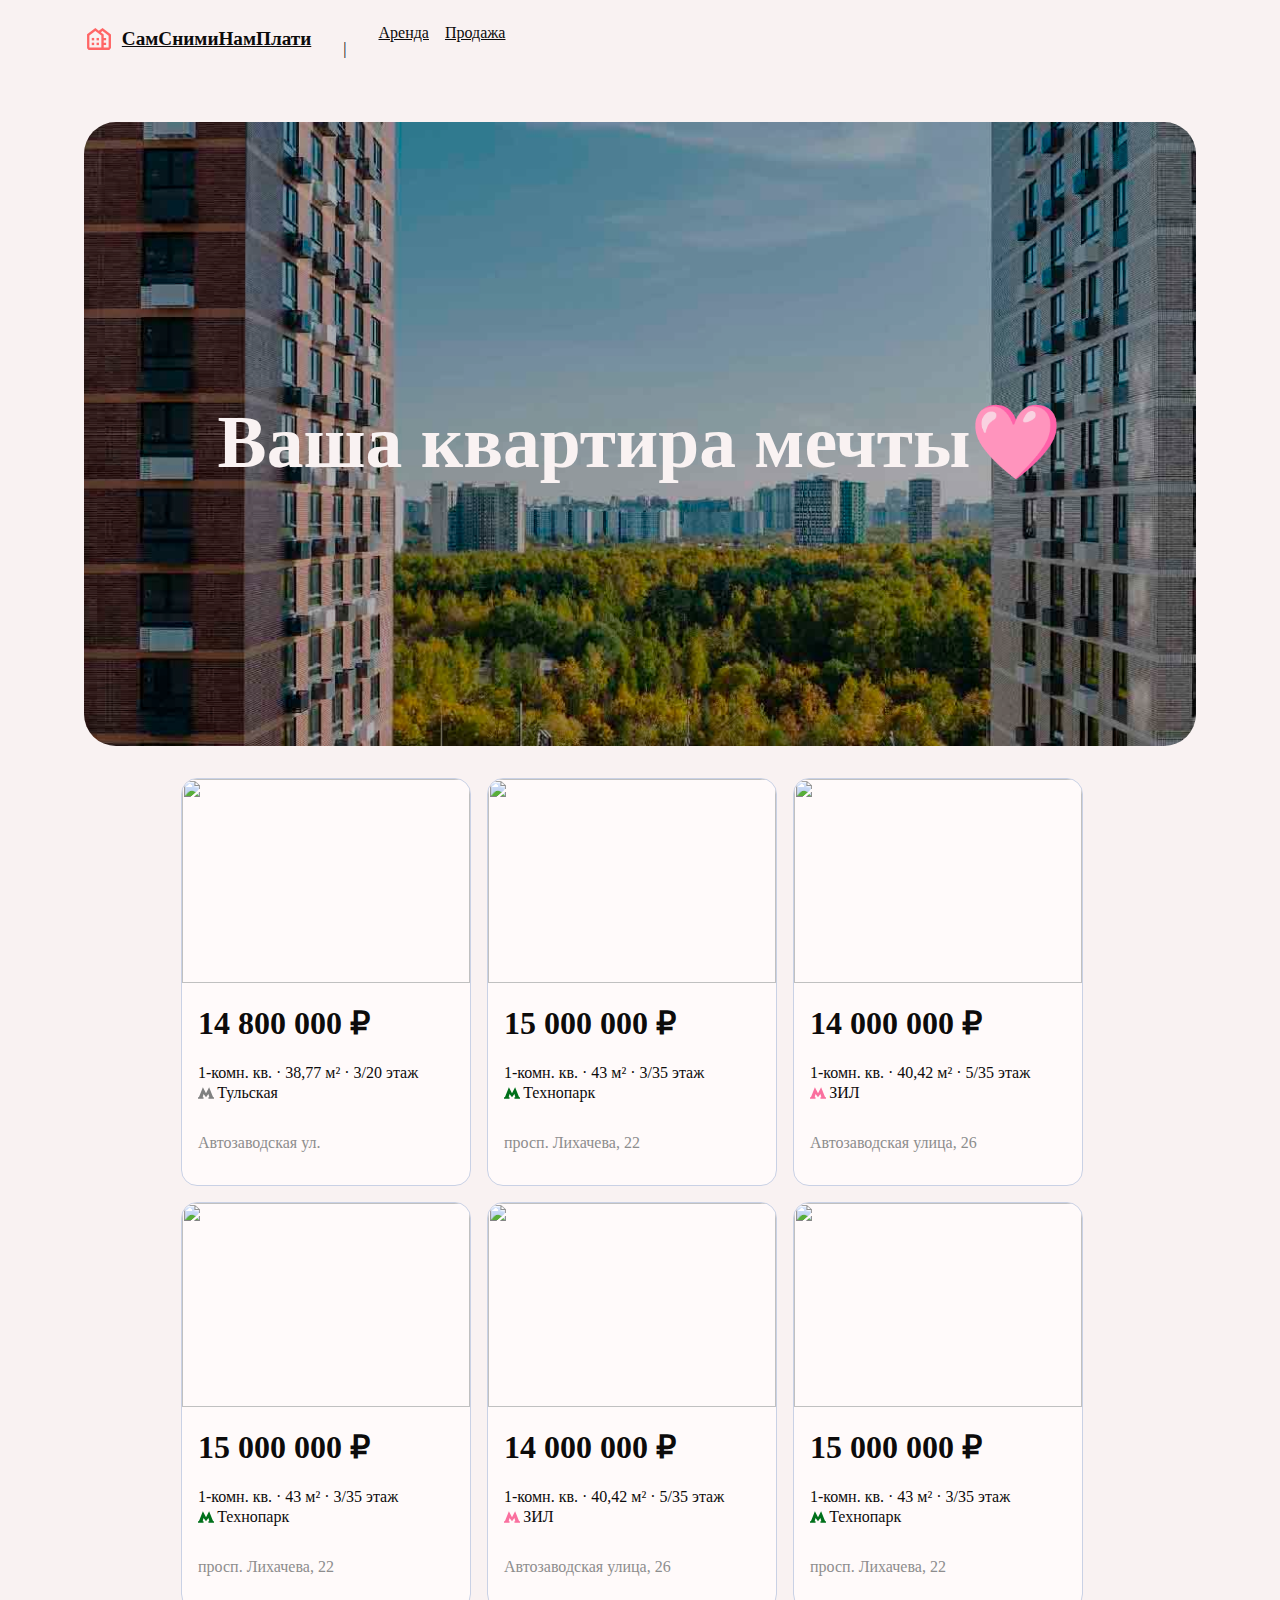
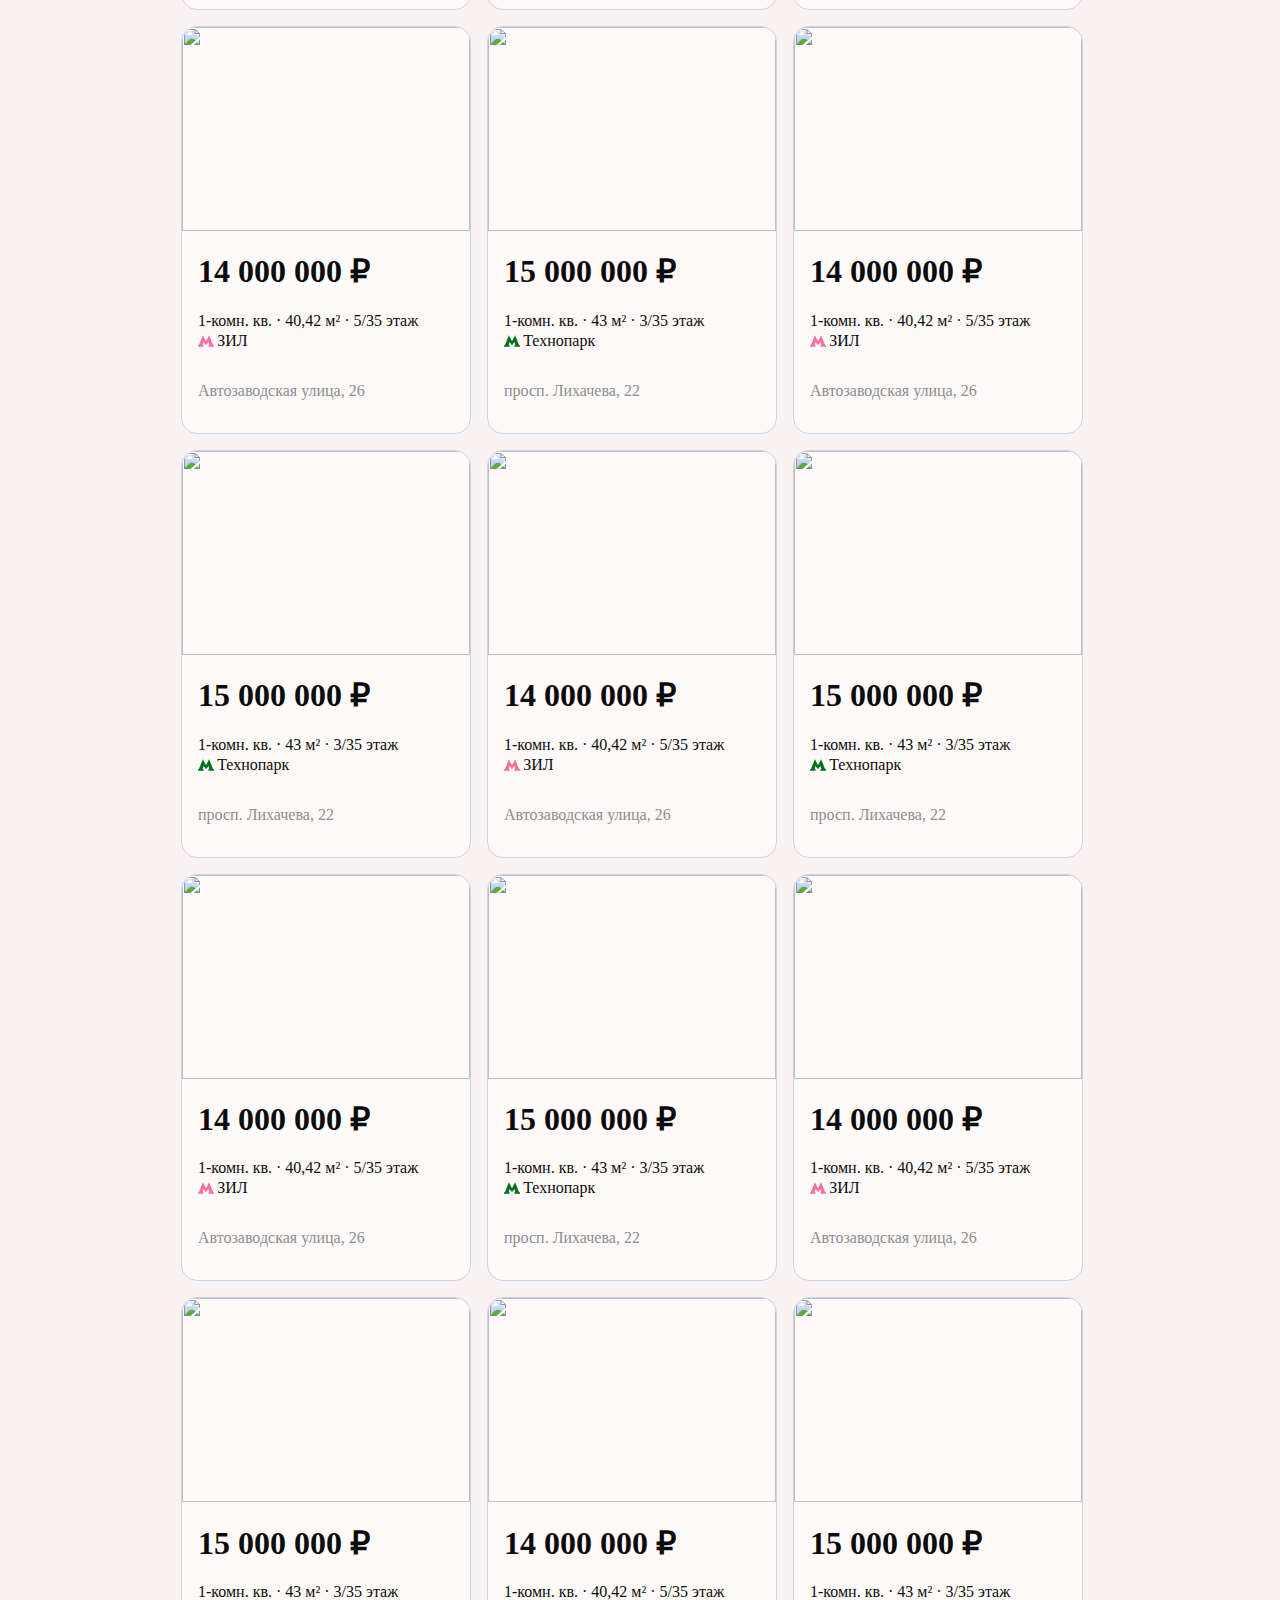
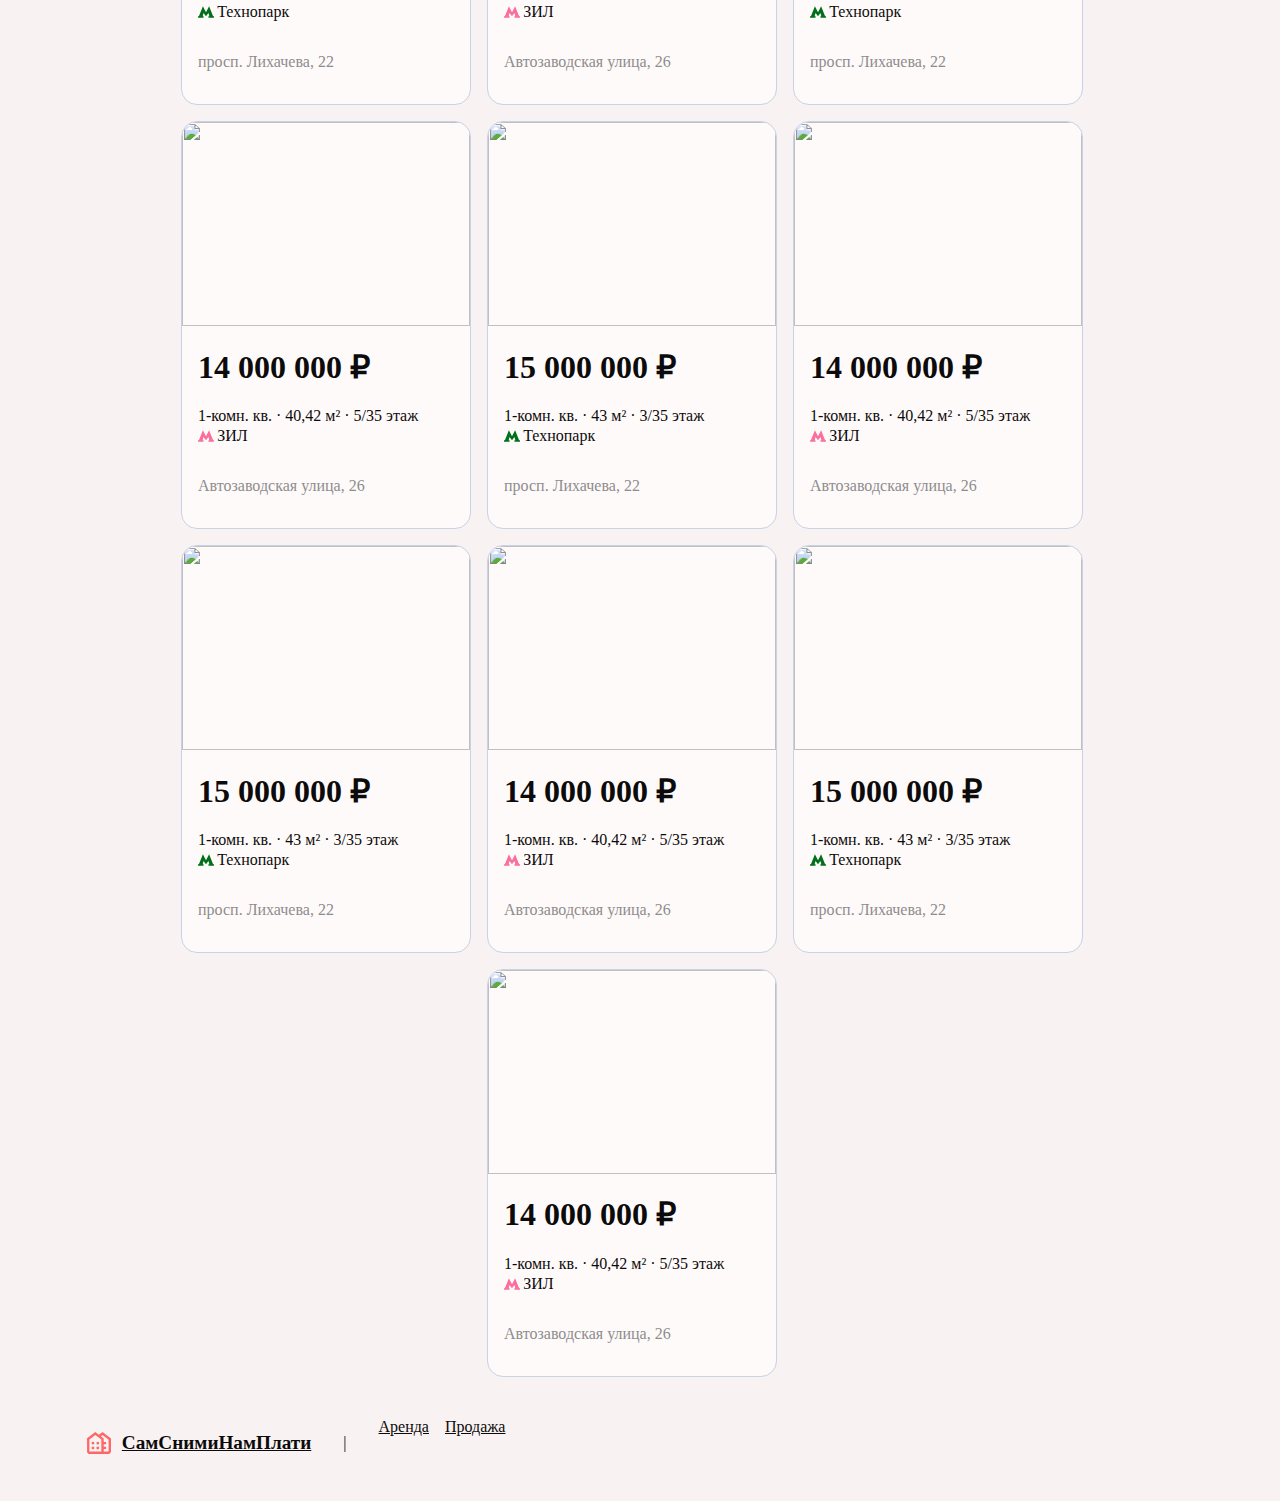
==== index.html @ f99ec55e "new build" ====
<!DOCTYPE html>
<html lang="ru">
<head>
    <meta charset="UTF-8">
    <meta name="viewport" content="width=device-width, initial-scale=1.0">

    <link rel="stylesheet" href="style.css">
    <link rel="stylesheet" href="https://baguettecss.github.io/v2/v2.css">
    <link rel="shortcut icon" href="./img/logo/logo.svg" type="image/x-icon">

    <title>СамСнимиНамПлати</title>
</head>
<body>
    <div class="headline -l">
        <div class="inline -l">
            <div class="logo -l">
                <a href="/">
                    <img src="./img/logo/logo.svg" alt="">
                    СамСнимиНамПлати
                </a>
            </div>
            <div class="links">
                <p>|</p>
                <a style="margin-left: 0;" href="/">
                    Аренда
                </a>
                <a href="/">
                    Продажа
                </a>
            </div>
        </div>
    </div>
    <main>
        <div class="ex">
            <h1>
                Ваша квартира мечты🩷
            </h1>
        </div>
        <div class="predloz">
            <div style="margin-left: 0;" class="card">
                <img src="https://cdn-p.cian.site/images/novostroyka-moskva-avtozavodskaya-ulica-2003656278-4.jpg" alt="">
                <div class="text-card">
                <h1>14 800 000 ₽</h1>
                <p id="room-cor">1-комн. кв.  ·  38,77 м²  ·  3/20 этаж</p>
                </div>
                <div class="down">
                    <div class="metro">
                        <svg style="color: grey" class="_33974c2b58--container--xt4AF _33974c2b58--display_block--KYb25 _33974c2b58--color_current_color--vhuGI" aria-hidden="true" width="16" height="16" viewBox="0 0 16 16" fill="none" xmlns="http://www.w3.org/2000/svg"><path d="M0 12.155v1.472h5.556v-1.472h-.89L5.557 9 8 12.155 10.444 9l.89 3.154h-.89v1.472H16v-1.472h-.889l-4-9.884L8 8.37l-3.111-6.1-4 9.884H0Z" fill="currentColor"></path></svg>
                        <p>Тульская</p>
                    </div>
                    <p style="color: #8d8d8d;">Автозаводская ул.</p>
                </div>
            </div>
            <div class="card">
                <img src="https://cdn-p.cian.site/images/2024721197-4.jpg" alt="">
                <div class="text-card">
                <h1>15 000 000 ₽</h1>
                <p id="room-cor">1-комн. кв.  ·  43 м²  ·  3/35 этаж</p>
                </div>
                <div class="down">
                    <div class="metro">
                        <svg style="color: #00701a" class="_33974c2b58--container--xt4AF _33974c2b58--display_block--KYb25 _33974c2b58--color_current_color--vhuGI" aria-hidden="true" width="16" height="16" viewBox="0 0 16 16" fill="none" xmlns="http://www.w3.org/2000/svg"><path d="M0 12.155v1.472h5.556v-1.472h-.89L5.557 9 8 12.155 10.444 9l.89 3.154h-.89v1.472H16v-1.472h-.889l-4-9.884L8 8.37l-3.111-6.1-4 9.884H0Z" fill="currentColor"></path></svg>
                        <p>Технопарк</p>
                    </div>
                    <p style="color: #8d8d8d;">просп. Лихачева, 22</p>
                </div>
            </div>
            <div class="card">
                <img src="https://cdn-p.cian.site/images/1734638725-1.jpg" alt="">
                <div class="text-card">
                <h1>14 000 000 ₽</h1>
                <p id="room-cor">1-комн. кв.  ·  40,42 м²  ·  5/35 этаж</p>
                </div>
                <div class="down">
                    <div class="metro">
                        <svg style="color: #fa6f9e" class="_33974c2b58--container--xt4AF _33974c2b58--display_block--KYb25 _33974c2b58--color_current_color--vhuGI" aria-hidden="true" width="16" height="16" viewBox="0 0 16 16" fill="none" xmlns="http://www.w3.org/2000/svg"><path d="M0 12.155v1.472h5.556v-1.472h-.89L5.557 9 8 12.155 10.444 9l.89 3.154h-.89v1.472H16v-1.472h-.889l-4-9.884L8 8.37l-3.111-6.1-4 9.884H0Z" fill="currentColor"></path></svg>
                        <p>ЗИЛ</p>
                    </div>
                    <p style="color: #8d8d8d;">Автозаводская улица, 26</p>
                </div>
            </div>
            <div class="card">
                <img src="https://cdn-p.cian.site/images/2024721197-4.jpg" alt="">
                <div class="text-card">
                <h1>15 000 000 ₽</h1>
                <p id="room-cor">1-комн. кв.  ·  43 м²  ·  3/35 этаж</p>
                </div>
                <div class="down">
                    <div class="metro">
                        <svg style="color: #00701a" class="_33974c2b58--container--xt4AF _33974c2b58--display_block--KYb25 _33974c2b58--color_current_color--vhuGI" aria-hidden="true" width="16" height="16" viewBox="0 0 16 16" fill="none" xmlns="http://www.w3.org/2000/svg"><path d="M0 12.155v1.472h5.556v-1.472h-.89L5.557 9 8 12.155 10.444 9l.89 3.154h-.89v1.472H16v-1.472h-.889l-4-9.884L8 8.37l-3.111-6.1-4 9.884H0Z" fill="currentColor"></path></svg>
                        <p>Технопарк</p>
                    </div>
                    <p style="color: #8d8d8d;">просп. Лихачева, 22</p>
                </div>
            </div>
            <div class="card">
                <img src="https://cdn-p.cian.site/images/1734638725-1.jpg" alt="">
                <div class="text-card">
                <h1>14 000 000 ₽</h1>
                <p id="room-cor">1-комн. кв.  ·  40,42 м²  ·  5/35 этаж</p>
                </div>
                <div class="down">
                    <div class="metro">
                        <svg style="color: #fa6f9e" class="_33974c2b58--container--xt4AF _33974c2b58--display_block--KYb25 _33974c2b58--color_current_color--vhuGI" aria-hidden="true" width="16" height="16" viewBox="0 0 16 16" fill="none" xmlns="http://www.w3.org/2000/svg"><path d="M0 12.155v1.472h5.556v-1.472h-.89L5.557 9 8 12.155 10.444 9l.89 3.154h-.89v1.472H16v-1.472h-.889l-4-9.884L8 8.37l-3.111-6.1-4 9.884H0Z" fill="currentColor"></path></svg>
                        <p>ЗИЛ</p>
                    </div>
                    <p style="color: #8d8d8d;">Автозаводская улица, 26</p>
                </div>
            </div>
            <div class="card">
                <img src="https://cdn-p.cian.site/images/2024721197-4.jpg" alt="">
                <div class="text-card">
                <h1>15 000 000 ₽</h1>
                <p id="room-cor">1-комн. кв.  ·  43 м²  ·  3/35 этаж</p>
                </div>
                <div class="down">
                    <div class="metro">
                        <svg style="color: #00701a" class="_33974c2b58--container--xt4AF _33974c2b58--display_block--KYb25 _33974c2b58--color_current_color--vhuGI" aria-hidden="true" width="16" height="16" viewBox="0 0 16 16" fill="none" xmlns="http://www.w3.org/2000/svg"><path d="M0 12.155v1.472h5.556v-1.472h-.89L5.557 9 8 12.155 10.444 9l.89 3.154h-.89v1.472H16v-1.472h-.889l-4-9.884L8 8.37l-3.111-6.1-4 9.884H0Z" fill="currentColor"></path></svg>
                        <p>Технопарк</p>
                    </div>
                    <p style="color: #8d8d8d;">просп. Лихачева, 22</p>
                </div>
            </div>
            <div class="card">
                <img src="https://cdn-p.cian.site/images/1734638725-1.jpg" alt="">
                <div class="text-card">
                <h1>14 000 000 ₽</h1>
                <p id="room-cor">1-комн. кв.  ·  40,42 м²  ·  5/35 этаж</p>
                </div>
                <div class="down">
                    <div class="metro">
                        <svg style="color: #fa6f9e" class="_33974c2b58--container--xt4AF _33974c2b58--display_block--KYb25 _33974c2b58--color_current_color--vhuGI" aria-hidden="true" width="16" height="16" viewBox="0 0 16 16" fill="none" xmlns="http://www.w3.org/2000/svg"><path d="M0 12.155v1.472h5.556v-1.472h-.89L5.557 9 8 12.155 10.444 9l.89 3.154h-.89v1.472H16v-1.472h-.889l-4-9.884L8 8.37l-3.111-6.1-4 9.884H0Z" fill="currentColor"></path></svg>
                        <p>ЗИЛ</p>
                    </div>
                    <p style="color: #8d8d8d;">Автозаводская улица, 26</p>
                </div>
            </div>
            <div class="card">
                <img src="https://cdn-p.cian.site/images/2024721197-4.jpg" alt="">
                <div class="text-card">
                <h1>15 000 000 ₽</h1>
                <p id="room-cor">1-комн. кв.  ·  43 м²  ·  3/35 этаж</p>
                </div>
                <div class="down">
                    <div class="metro">
                        <svg style="color: #00701a" class="_33974c2b58--container--xt4AF _33974c2b58--display_block--KYb25 _33974c2b58--color_current_color--vhuGI" aria-hidden="true" width="16" height="16" viewBox="0 0 16 16" fill="none" xmlns="http://www.w3.org/2000/svg"><path d="M0 12.155v1.472h5.556v-1.472h-.89L5.557 9 8 12.155 10.444 9l.89 3.154h-.89v1.472H16v-1.472h-.889l-4-9.884L8 8.37l-3.111-6.1-4 9.884H0Z" fill="currentColor"></path></svg>
                        <p>Технопарк</p>
                    </div>
                    <p style="color: #8d8d8d;">просп. Лихачева, 22</p>
                </div>
            </div>
            <div class="card">
                <img src="https://cdn-p.cian.site/images/1734638725-1.jpg" alt="">
                <div class="text-card">
                <h1>14 000 000 ₽</h1>
                <p id="room-cor">1-комн. кв.  ·  40,42 м²  ·  5/35 этаж</p>
                </div>
                <div class="down">
                    <div class="metro">
                        <svg style="color: #fa6f9e" class="_33974c2b58--container--xt4AF _33974c2b58--display_block--KYb25 _33974c2b58--color_current_color--vhuGI" aria-hidden="true" width="16" height="16" viewBox="0 0 16 16" fill="none" xmlns="http://www.w3.org/2000/svg"><path d="M0 12.155v1.472h5.556v-1.472h-.89L5.557 9 8 12.155 10.444 9l.89 3.154h-.89v1.472H16v-1.472h-.889l-4-9.884L8 8.37l-3.111-6.1-4 9.884H0Z" fill="currentColor"></path></svg>
                        <p>ЗИЛ</p>
                    </div>
                    <p style="color: #8d8d8d;">Автозаводская улица, 26</p>
                </div>
            </div>
            <div class="card">
                <img src="https://cdn-p.cian.site/images/2024721197-4.jpg" alt="">
                <div class="text-card">
                <h1>15 000 000 ₽</h1>
                <p id="room-cor">1-комн. кв.  ·  43 м²  ·  3/35 этаж</p>
                </div>
                <div class="down">
                    <div class="metro">
                        <svg style="color: #00701a" class="_33974c2b58--container--xt4AF _33974c2b58--display_block--KYb25 _33974c2b58--color_current_color--vhuGI" aria-hidden="true" width="16" height="16" viewBox="0 0 16 16" fill="none" xmlns="http://www.w3.org/2000/svg"><path d="M0 12.155v1.472h5.556v-1.472h-.89L5.557 9 8 12.155 10.444 9l.89 3.154h-.89v1.472H16v-1.472h-.889l-4-9.884L8 8.37l-3.111-6.1-4 9.884H0Z" fill="currentColor"></path></svg>
                        <p>Технопарк</p>
                    </div>
                    <p style="color: #8d8d8d;">просп. Лихачева, 22</p>
                </div>
            </div>
            <div class="card">
                <img src="https://cdn-p.cian.site/images/1734638725-1.jpg" alt="">
                <div class="text-card">
                <h1>14 000 000 ₽</h1>
                <p id="room-cor">1-комн. кв.  ·  40,42 м²  ·  5/35 этаж</p>
                </div>
                <div class="down">
                    <div class="metro">
                        <svg style="color: #fa6f9e" class="_33974c2b58--container--xt4AF _33974c2b58--display_block--KYb25 _33974c2b58--color_current_color--vhuGI" aria-hidden="true" width="16" height="16" viewBox="0 0 16 16" fill="none" xmlns="http://www.w3.org/2000/svg"><path d="M0 12.155v1.472h5.556v-1.472h-.89L5.557 9 8 12.155 10.444 9l.89 3.154h-.89v1.472H16v-1.472h-.889l-4-9.884L8 8.37l-3.111-6.1-4 9.884H0Z" fill="currentColor"></path></svg>
                        <p>ЗИЛ</p>
                    </div>
                    <p style="color: #8d8d8d;">Автозаводская улица, 26</p>
                </div>
            </div>
            <div class="card">
                <img src="https://cdn-p.cian.site/images/2024721197-4.jpg" alt="">
                <div class="text-card">
                <h1>15 000 000 ₽</h1>
                <p id="room-cor">1-комн. кв.  ·  43 м²  ·  3/35 этаж</p>
                </div>
                <div class="down">
                    <div class="metro">
                        <svg style="color: #00701a" class="_33974c2b58--container--xt4AF _33974c2b58--display_block--KYb25 _33974c2b58--color_current_color--vhuGI" aria-hidden="true" width="16" height="16" viewBox="0 0 16 16" fill="none" xmlns="http://www.w3.org/2000/svg"><path d="M0 12.155v1.472h5.556v-1.472h-.89L5.557 9 8 12.155 10.444 9l.89 3.154h-.89v1.472H16v-1.472h-.889l-4-9.884L8 8.37l-3.111-6.1-4 9.884H0Z" fill="currentColor"></path></svg>
                        <p>Технопарк</p>
                    </div>
                    <p style="color: #8d8d8d;">просп. Лихачева, 22</p>
                </div>
            </div>
            <div class="card">
                <img src="https://cdn-p.cian.site/images/1734638725-1.jpg" alt="">
                <div class="text-card">
                <h1>14 000 000 ₽</h1>
                <p id="room-cor">1-комн. кв.  ·  40,42 м²  ·  5/35 этаж</p>
                </div>
                <div class="down">
                    <div class="metro">
                        <svg style="color: #fa6f9e" class="_33974c2b58--container--xt4AF _33974c2b58--display_block--KYb25 _33974c2b58--color_current_color--vhuGI" aria-hidden="true" width="16" height="16" viewBox="0 0 16 16" fill="none" xmlns="http://www.w3.org/2000/svg"><path d="M0 12.155v1.472h5.556v-1.472h-.89L5.557 9 8 12.155 10.444 9l.89 3.154h-.89v1.472H16v-1.472h-.889l-4-9.884L8 8.37l-3.111-6.1-4 9.884H0Z" fill="currentColor"></path></svg>
                        <p>ЗИЛ</p>
                    </div>
                    <p style="color: #8d8d8d;">Автозаводская улица, 26</p>
                </div>
            </div>
            <div class="card">
                <img src="https://cdn-p.cian.site/images/2024721197-4.jpg" alt="">
                <div class="text-card">
                <h1>15 000 000 ₽</h1>
                <p id="room-cor">1-комн. кв.  ·  43 м²  ·  3/35 этаж</p>
                </div>
                <div class="down">
                    <div class="metro">
                        <svg style="color: #00701a" class="_33974c2b58--container--xt4AF _33974c2b58--display_block--KYb25 _33974c2b58--color_current_color--vhuGI" aria-hidden="true" width="16" height="16" viewBox="0 0 16 16" fill="none" xmlns="http://www.w3.org/2000/svg"><path d="M0 12.155v1.472h5.556v-1.472h-.89L5.557 9 8 12.155 10.444 9l.89 3.154h-.89v1.472H16v-1.472h-.889l-4-9.884L8 8.37l-3.111-6.1-4 9.884H0Z" fill="currentColor"></path></svg>
                        <p>Технопарк</p>
                    </div>
                    <p style="color: #8d8d8d;">просп. Лихачева, 22</p>
                </div>
            </div>
            <div class="card">
                <img src="https://cdn-p.cian.site/images/1734638725-1.jpg" alt="">
                <div class="text-card">
                <h1>14 000 000 ₽</h1>
                <p id="room-cor">1-комн. кв.  ·  40,42 м²  ·  5/35 этаж</p>
                </div>
                <div class="down">
                    <div class="metro">
                        <svg style="color: #fa6f9e" class="_33974c2b58--container--xt4AF _33974c2b58--display_block--KYb25 _33974c2b58--color_current_color--vhuGI" aria-hidden="true" width="16" height="16" viewBox="0 0 16 16" fill="none" xmlns="http://www.w3.org/2000/svg"><path d="M0 12.155v1.472h5.556v-1.472h-.89L5.557 9 8 12.155 10.444 9l.89 3.154h-.89v1.472H16v-1.472h-.889l-4-9.884L8 8.37l-3.111-6.1-4 9.884H0Z" fill="currentColor"></path></svg>
                        <p>ЗИЛ</p>
                    </div>
                    <p style="color: #8d8d8d;">Автозаводская улица, 26</p>
                </div>
            </div>
            <div class="card">
                <img src="https://cdn-p.cian.site/images/2024721197-4.jpg" alt="">
                <div class="text-card">
                <h1>15 000 000 ₽</h1>
                <p id="room-cor">1-комн. кв.  ·  43 м²  ·  3/35 этаж</p>
                </div>
                <div class="down">
                    <div class="metro">
                        <svg style="color: #00701a" class="_33974c2b58--container--xt4AF _33974c2b58--display_block--KYb25 _33974c2b58--color_current_color--vhuGI" aria-hidden="true" width="16" height="16" viewBox="0 0 16 16" fill="none" xmlns="http://www.w3.org/2000/svg"><path d="M0 12.155v1.472h5.556v-1.472h-.89L5.557 9 8 12.155 10.444 9l.89 3.154h-.89v1.472H16v-1.472h-.889l-4-9.884L8 8.37l-3.111-6.1-4 9.884H0Z" fill="currentColor"></path></svg>
                        <p>Технопарк</p>
                    </div>
                    <p style="color: #8d8d8d;">просп. Лихачева, 22</p>
                </div>
            </div>
            <div class="card">
                <img src="https://cdn-p.cian.site/images/1734638725-1.jpg" alt="">
                <div class="text-card">
                <h1>14 000 000 ₽</h1>
                <p id="room-cor">1-комн. кв.  ·  40,42 м²  ·  5/35 этаж</p>
                </div>
                <div class="down">
                    <div class="metro">
                        <svg style="color: #fa6f9e" class="_33974c2b58--container--xt4AF _33974c2b58--display_block--KYb25 _33974c2b58--color_current_color--vhuGI" aria-hidden="true" width="16" height="16" viewBox="0 0 16 16" fill="none" xmlns="http://www.w3.org/2000/svg"><path d="M0 12.155v1.472h5.556v-1.472h-.89L5.557 9 8 12.155 10.444 9l.89 3.154h-.89v1.472H16v-1.472h-.889l-4-9.884L8 8.37l-3.111-6.1-4 9.884H0Z" fill="currentColor"></path></svg>
                        <p>ЗИЛ</p>
                    </div>
                    <p style="color: #8d8d8d;">Автозаводская улица, 26</p>
                </div>
            </div>
            <div class="card">
                <img src="https://cdn-p.cian.site/images/2024721197-4.jpg" alt="">
                <div class="text-card">
                <h1>15 000 000 ₽</h1>
                <p id="room-cor">1-комн. кв.  ·  43 м²  ·  3/35 этаж</p>
                </div>
                <div class="down">
                    <div class="metro">
                        <svg style="color: #00701a" class="_33974c2b58--container--xt4AF _33974c2b58--display_block--KYb25 _33974c2b58--color_current_color--vhuGI" aria-hidden="true" width="16" height="16" viewBox="0 0 16 16" fill="none" xmlns="http://www.w3.org/2000/svg"><path d="M0 12.155v1.472h5.556v-1.472h-.89L5.557 9 8 12.155 10.444 9l.89 3.154h-.89v1.472H16v-1.472h-.889l-4-9.884L8 8.37l-3.111-6.1-4 9.884H0Z" fill="currentColor"></path></svg>
                        <p>Технопарк</p>
                    </div>
                    <p style="color: #8d8d8d;">просп. Лихачева, 22</p>
                </div>
            </div>
            <div class="card">
                <img src="https://cdn-p.cian.site/images/1734638725-1.jpg" alt="">
                <div class="text-card">
                <h1>14 000 000 ₽</h1>
                <p id="room-cor">1-комн. кв.  ·  40,42 м²  ·  5/35 этаж</p>
                </div>
                <div class="down">
                    <div class="metro">
                        <svg style="color: #fa6f9e" class="_33974c2b58--container--xt4AF _33974c2b58--display_block--KYb25 _33974c2b58--color_current_color--vhuGI" aria-hidden="true" width="16" height="16" viewBox="0 0 16 16" fill="none" xmlns="http://www.w3.org/2000/svg"><path d="M0 12.155v1.472h5.556v-1.472h-.89L5.557 9 8 12.155 10.444 9l.89 3.154h-.89v1.472H16v-1.472h-.889l-4-9.884L8 8.37l-3.111-6.1-4 9.884H0Z" fill="currentColor"></path></svg>
                        <p>ЗИЛ</p>
                    </div>
                    <p style="color: #8d8d8d;">Автозаводская улица, 26</p>
                </div>
            </div>
            <div class="card">
                <img src="https://cdn-p.cian.site/images/2024721197-4.jpg" alt="">
                <div class="text-card">
                <h1>15 000 000 ₽</h1>
                <p id="room-cor">1-комн. кв.  ·  43 м²  ·  3/35 этаж</p>
                </div>
                <div class="down">
                    <div class="metro">
                        <svg style="color: #00701a" class="_33974c2b58--container--xt4AF _33974c2b58--display_block--KYb25 _33974c2b58--color_current_color--vhuGI" aria-hidden="true" width="16" height="16" viewBox="0 0 16 16" fill="none" xmlns="http://www.w3.org/2000/svg"><path d="M0 12.155v1.472h5.556v-1.472h-.89L5.557 9 8 12.155 10.444 9l.89 3.154h-.89v1.472H16v-1.472h-.889l-4-9.884L8 8.37l-3.111-6.1-4 9.884H0Z" fill="currentColor"></path></svg>
                        <p>Технопарк</p>
                    </div>
                    <p style="color: #8d8d8d;">просп. Лихачева, 22</p>
                </div>
            </div>
            <div class="card">
                <img src="https://cdn-p.cian.site/images/1734638725-1.jpg" alt="">
                <div class="text-card">
                <h1>14 000 000 ₽</h1>
                <p id="room-cor">1-комн. кв.  ·  40,42 м²  ·  5/35 этаж</p>
                </div>
                <div class="down">
                    <div class="metro">
                        <svg style="color: #fa6f9e" class="_33974c2b58--container--xt4AF _33974c2b58--display_block--KYb25 _33974c2b58--color_current_color--vhuGI" aria-hidden="true" width="16" height="16" viewBox="0 0 16 16" fill="none" xmlns="http://www.w3.org/2000/svg"><path d="M0 12.155v1.472h5.556v-1.472h-.89L5.557 9 8 12.155 10.444 9l.89 3.154h-.89v1.472H16v-1.472h-.889l-4-9.884L8 8.37l-3.111-6.1-4 9.884H0Z" fill="currentColor"></path></svg>
                        <p>ЗИЛ</p>
                    </div>
                    <p style="color: #8d8d8d;">Автозаводская улица, 26</p>
                </div>
            </div>
            <div class="card">
                <img src="https://cdn-p.cian.site/images/2024721197-4.jpg" alt="">
                <div class="text-card">
                <h1>15 000 000 ₽</h1>
                <p id="room-cor">1-комн. кв.  ·  43 м²  ·  3/35 этаж</p>
                </div>
                <div class="down">
                    <div class="metro">
                        <svg style="color: #00701a" class="_33974c2b58--container--xt4AF _33974c2b58--display_block--KYb25 _33974c2b58--color_current_color--vhuGI" aria-hidden="true" width="16" height="16" viewBox="0 0 16 16" fill="none" xmlns="http://www.w3.org/2000/svg"><path d="M0 12.155v1.472h5.556v-1.472h-.89L5.557 9 8 12.155 10.444 9l.89 3.154h-.89v1.472H16v-1.472h-.889l-4-9.884L8 8.37l-3.111-6.1-4 9.884H0Z" fill="currentColor"></path></svg>
                        <p>Технопарк</p>
                    </div>
                    <p style="color: #8d8d8d;">просп. Лихачева, 22</p>
                </div>
            </div>
            <div class="card">
                <img src="https://cdn-p.cian.site/images/1734638725-1.jpg" alt="">
                <div class="text-card">
                <h1>14 000 000 ₽</h1>
                <p id="room-cor">1-комн. кв.  ·  40,42 м²  ·  5/35 этаж</p>
                </div>
                <div class="down">
                    <div class="metro">
                        <svg style="color: #fa6f9e" class="_33974c2b58--container--xt4AF _33974c2b58--display_block--KYb25 _33974c2b58--color_current_color--vhuGI" aria-hidden="true" width="16" height="16" viewBox="0 0 16 16" fill="none" xmlns="http://www.w3.org/2000/svg"><path d="M0 12.155v1.472h5.556v-1.472h-.89L5.557 9 8 12.155 10.444 9l.89 3.154h-.89v1.472H16v-1.472h-.889l-4-9.884L8 8.37l-3.111-6.1-4 9.884H0Z" fill="currentColor"></path></svg>
                        <p>ЗИЛ</p>
                    </div>
                    <p style="color: #8d8d8d;">Автозаводская улица, 26</p>
                </div>
            </div>
            <div class="card">
                <img src="https://cdn-p.cian.site/images/2024721197-4.jpg" alt="">
                <div class="text-card">
                <h1>15 000 000 ₽</h1>
                <p id="room-cor">1-комн. кв.  ·  43 м²  ·  3/35 этаж</p>
                </div>
                <div class="down">
                    <div class="metro">
                        <svg style="color: #00701a" class="_33974c2b58--container--xt4AF _33974c2b58--display_block--KYb25 _33974c2b58--color_current_color--vhuGI" aria-hidden="true" width="16" height="16" viewBox="0 0 16 16" fill="none" xmlns="http://www.w3.org/2000/svg"><path d="M0 12.155v1.472h5.556v-1.472h-.89L5.557 9 8 12.155 10.444 9l.89 3.154h-.89v1.472H16v-1.472h-.889l-4-9.884L8 8.37l-3.111-6.1-4 9.884H0Z" fill="currentColor"></path></svg>
                        <p>Технопарк</p>
                    </div>
                    <p style="color: #8d8d8d;">просп. Лихачева, 22</p>
                </div>
            </div>
            <div class="card">
                <img src="https://cdn-p.cian.site/images/1734638725-1.jpg" alt="">
                <div class="text-card">
                <h1>14 000 000 ₽</h1>
                <p id="room-cor">1-комн. кв.  ·  40,42 м²  ·  5/35 этаж</p>
                </div>
                <div class="down">
                    <div class="metro">
                        <svg style="color: #fa6f9e" class="_33974c2b58--container--xt4AF _33974c2b58--display_block--KYb25 _33974c2b58--color_current_color--vhuGI" aria-hidden="true" width="16" height="16" viewBox="0 0 16 16" fill="none" xmlns="http://www.w3.org/2000/svg"><path d="M0 12.155v1.472h5.556v-1.472h-.89L5.557 9 8 12.155 10.444 9l.89 3.154h-.89v1.472H16v-1.472h-.889l-4-9.884L8 8.37l-3.111-6.1-4 9.884H0Z" fill="currentColor"></path></svg>
                        <p>ЗИЛ</p>
                    </div>
                    <p style="color: #8d8d8d;">Автозаводская улица, 26</p>
                </div>
            </div>
            
            
    </main>
    <footer>
        <div class="logo">
            <a href="/">
                <img src="./img/logo/logo.svg" alt="">
                СамСнимиНамПлати
            </a>
        </div>
        <div class="links">
            <p>|</p>
            <a style="margin-left: 0;" href="/">
                Аренда
            </a>
            <a href="/">
                Продажа
            </a>
        </div>
    </footer>
</body>
</html>
---- style.css ----
:root {
    --2rem: 2rem;
    --1rem: 1rem;
    --black: #0c0b0b;
    --white: #f9f2f2;
}
html {
    background-color: var(--white);
}
h1 {
    font-weight: 600;
}
body {
    color: var(--black);
}
.headline {
    height: 82px;
    padding: var( --1rem) 0;
}
a {
    color: var(--black);
}
.logo {
    margin-right: var(--2rem);
}
.logo a:hover {
    text-decoration: none;
}
.logo a{
    display: flex;
    justify-content: left;
    align-items: center;
color: var(--black);
font-weight: 600;
font-size: 1.2rem;
}
.logo a img {
    width: 30px;
    height: 30px;
    margin-right: .5rem;
}
.inline {
    display: flex;
    width: 100%;
    height: 50px;
    padding: 0 6%;
}
.links {
    display: flex;
}
.links p {
    margin-right: var(--2rem);
}
.links a {
    margin-left: var(--1rem);
}
main {
    margin: 0 6%;
}
.ex {
    position: relative;
    display: flex;
    justify-content: center;
    align-items: center;
    color: var(--white);
    font-size: 230%;
    width: 100%;
    height: 40rem;
}
.ex::before {
    margin-bottom: var(--1rem);
    border-radius: var(--2rem);
    content: "";
    position: absolute;
    top: 0;
    right: 0;
    bottom: 0;
    left: 0;
    background-size: cover;
    background-image: url(./img/main-cover.jpg);
    background-position: 50%;
    filter: brightness(70%);
    z-index: -1;
}
.card {
    display: block; 
    max-width: 100%;
    border-radius: var(--1rem);
    background-color: #fffafa;
    width: 18rem;
    height: auto;
    /* padding: .5rem; */
    margin-right: var(--1rem);
    margin-top: var(--1rem);
    cursor: pointer;
    border: 1px solid #c9d1e5;
}
.card img {
    display: block;
    max-width: 100%;
    border-radius: 1rem 1rem 0 0;
    width: 100%;
    height: 204px;
}
.metro {
    display: flex;
    align-items: center;
    margin-top: 1rem;
}
#room-cor {
    margin-top: .5rem;
}
.metro svg {
    margin-right: .2rem;
}
.text-card {
    padding: 0 var(--1rem);
    margin-top: var(--1rem);
    margin-bottom: 13px;
}
.predloz {
    display: flex;
    justify-content: center;
    flex-wrap: wrap;
    margin-bottom: var(--1rem);
}
footer {
    width: auto;
    display: flex;
    align-items: center;
    background-color: var(--white);
    height: 100px;
    padding: 0 6%;
    border-radius: 1rem 1rem 0 0;
}
svg path {
    width: 100%;
    height: 100%;
}
.down {
    display: flex;
    justify-content: end;
    flex-direction: column;
    padding: 0 var(--1rem);
    margin-bottom: 17px;
    height: 70px;
}
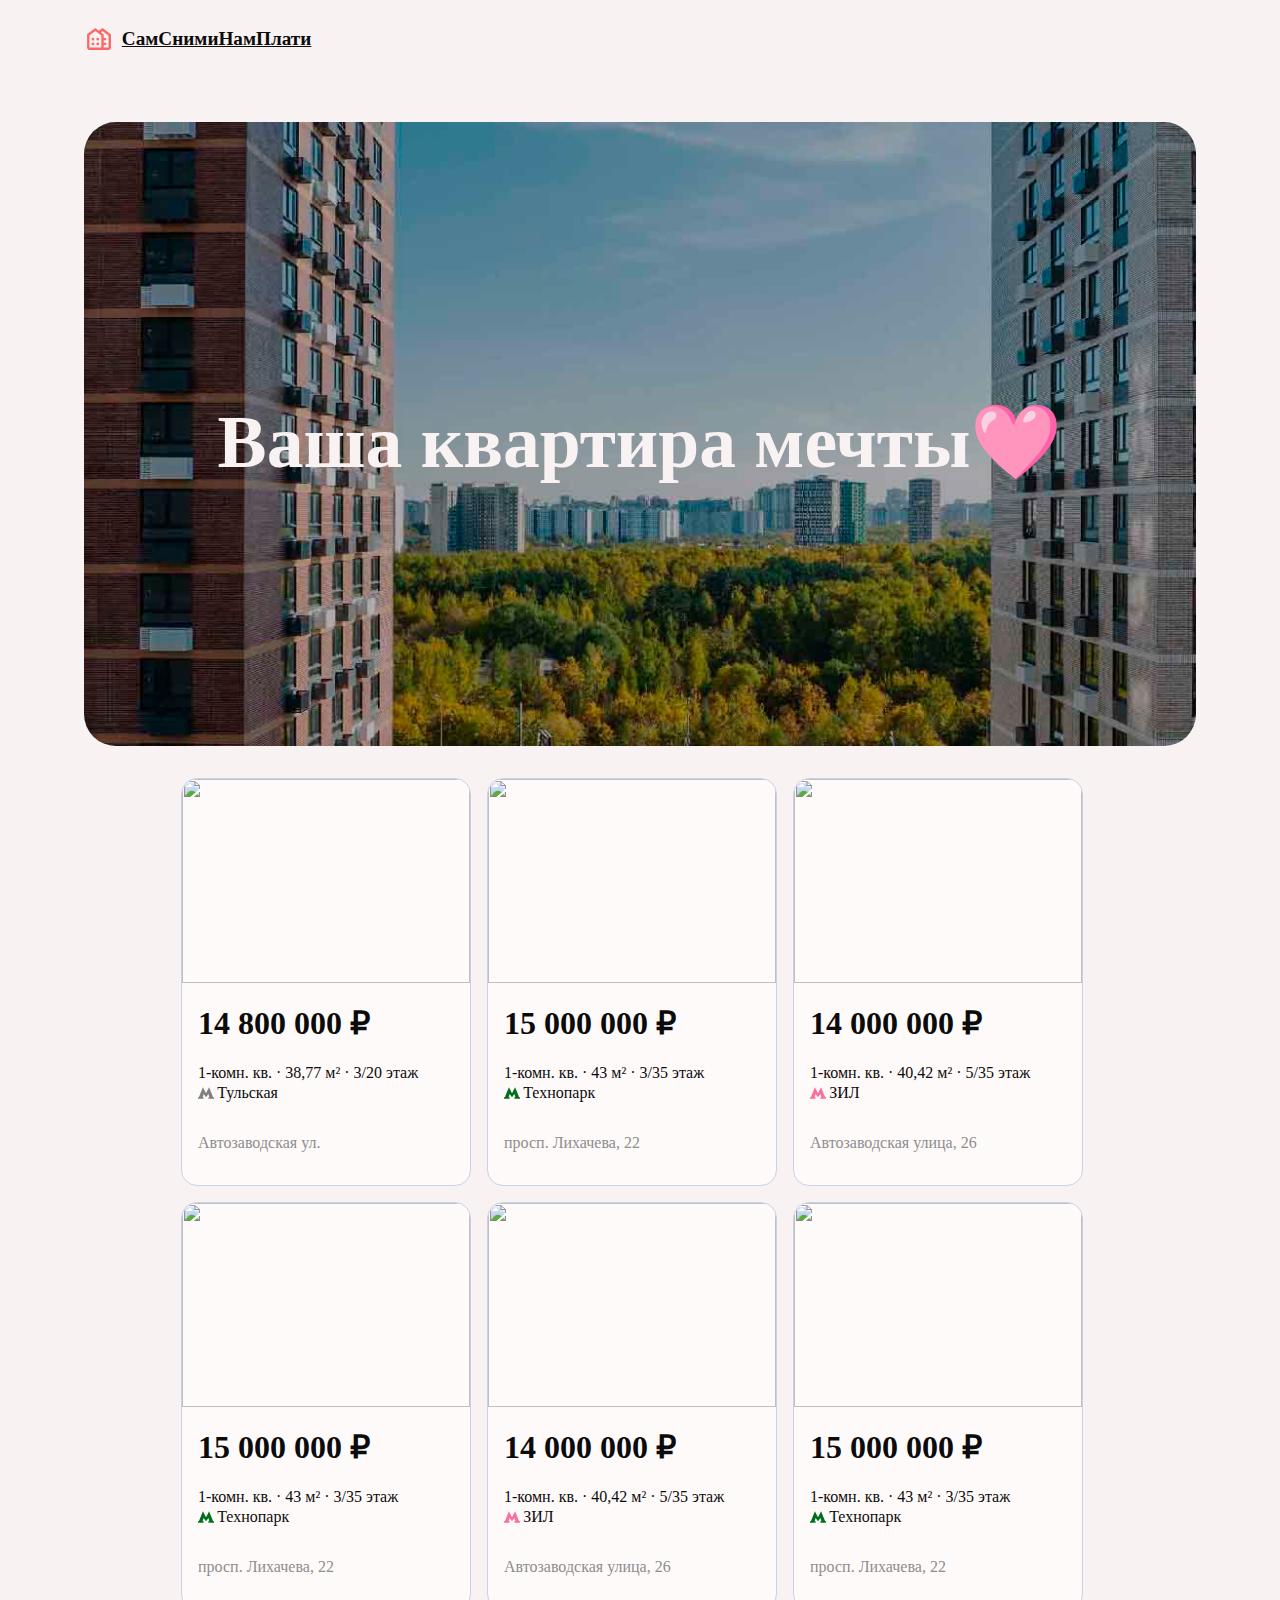
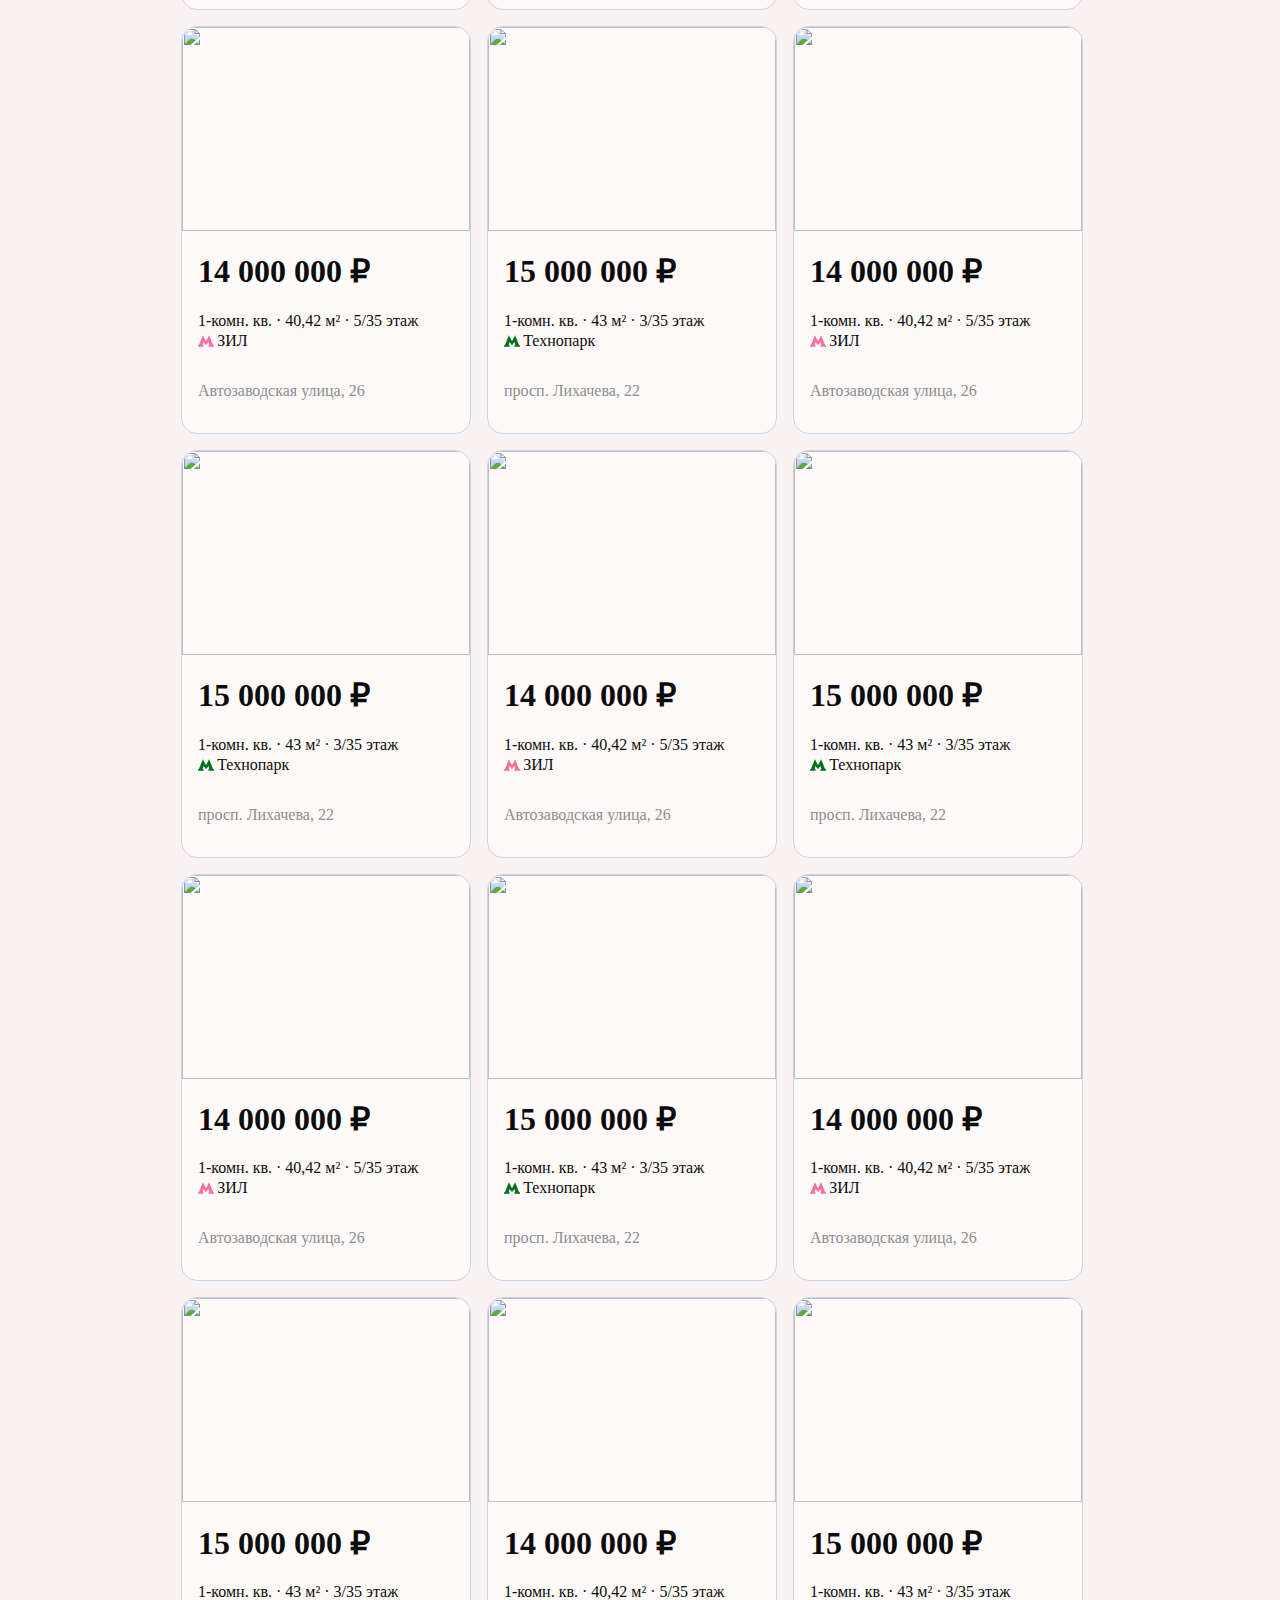
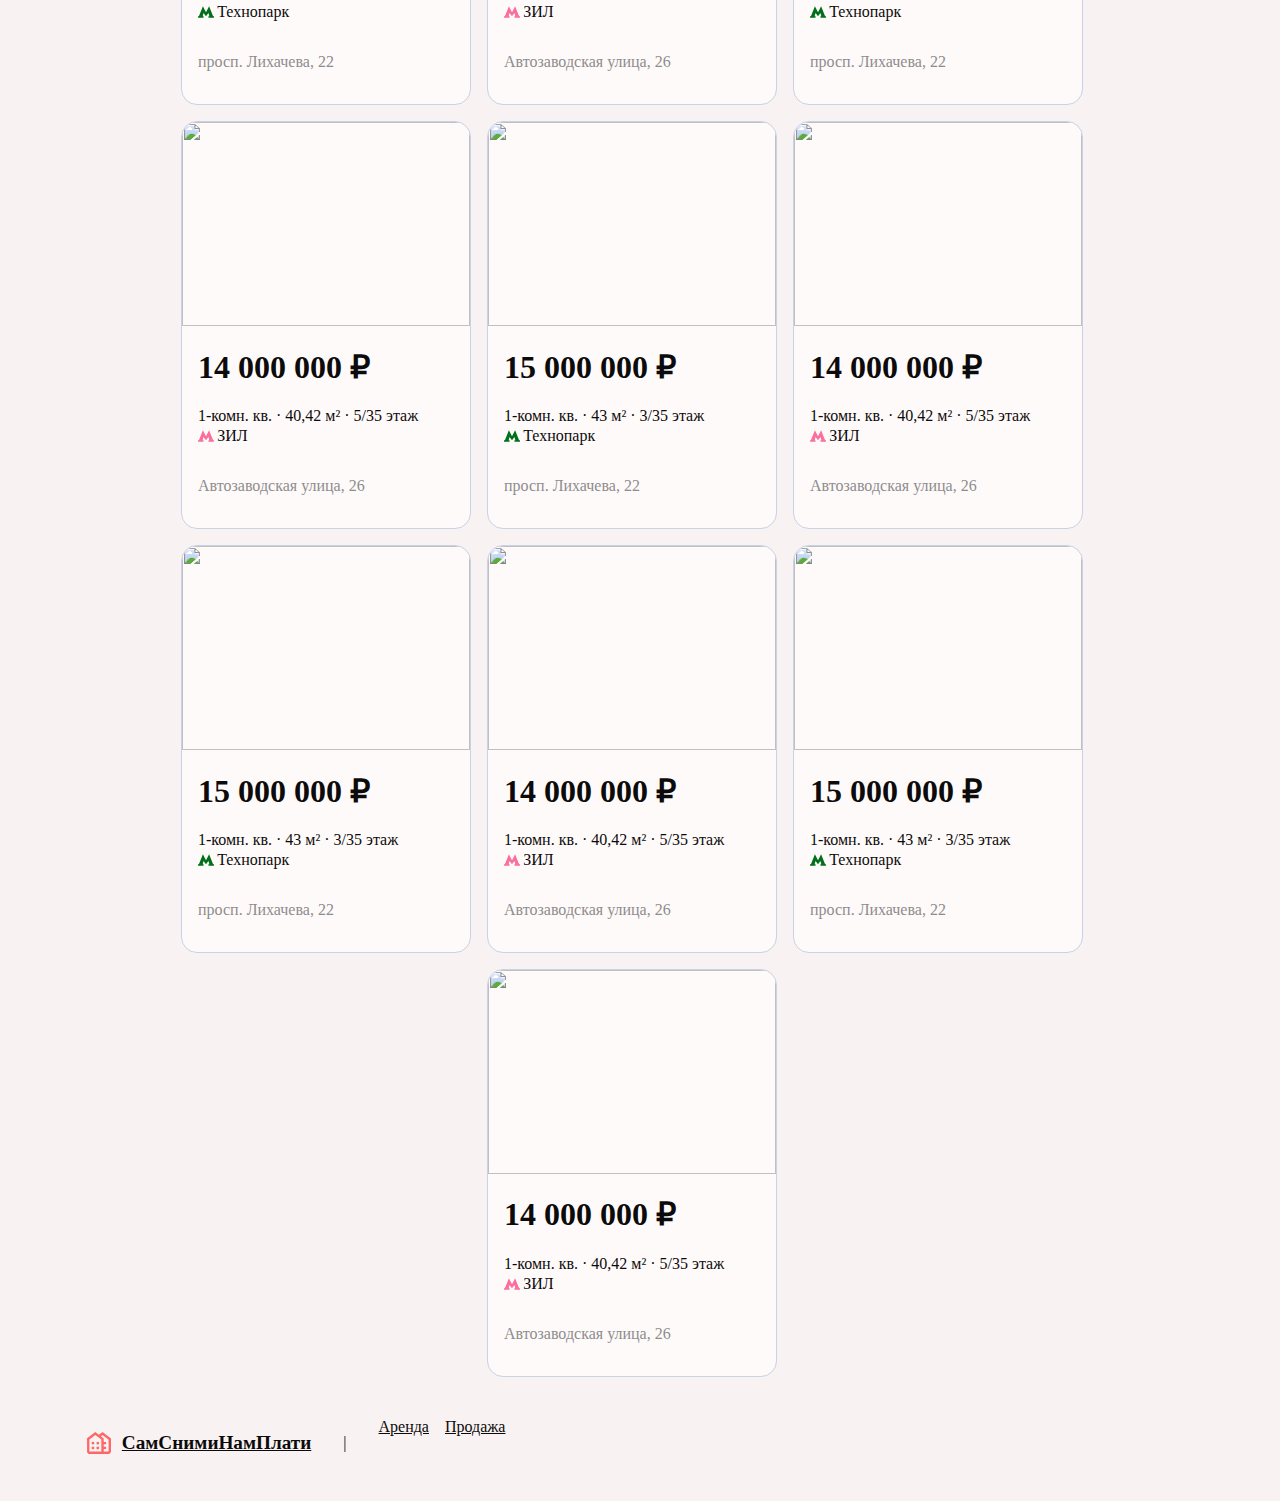
==== commit 9245ec9e: "up" ====
--- a/index.html
+++ b/index.html
@@ -14,20 +14,20 @@
     <div class="headline -l">
         <div class="inline -l">
             <div class="logo -l">
-                <a href="/">
+                <a href="./">
                     <img src="./img/logo/logo.svg" alt="">
                     СамСнимиНамПлати
                 </a>
             </div>
-            <div class="links">
+            <!-- <div class="links">
                 <p>|</p>
-                <a style="margin-left: 0;" href="/">
+                <a style="margin-left: 0;" href="./">
                     Аренда
                 </a>
-                <a href="/">
+                <a href="./">
                     Продажа
                 </a>
-            </div>
+            </div> -->
         </div>
     </div>
     <main>
@@ -402,7 +402,7 @@
             <a style="margin-left: 0;" href="/">
                 Аренда
             </a>
-            <a href="/">
+            <a href="./">
                 Продажа
             </a>
         </div>
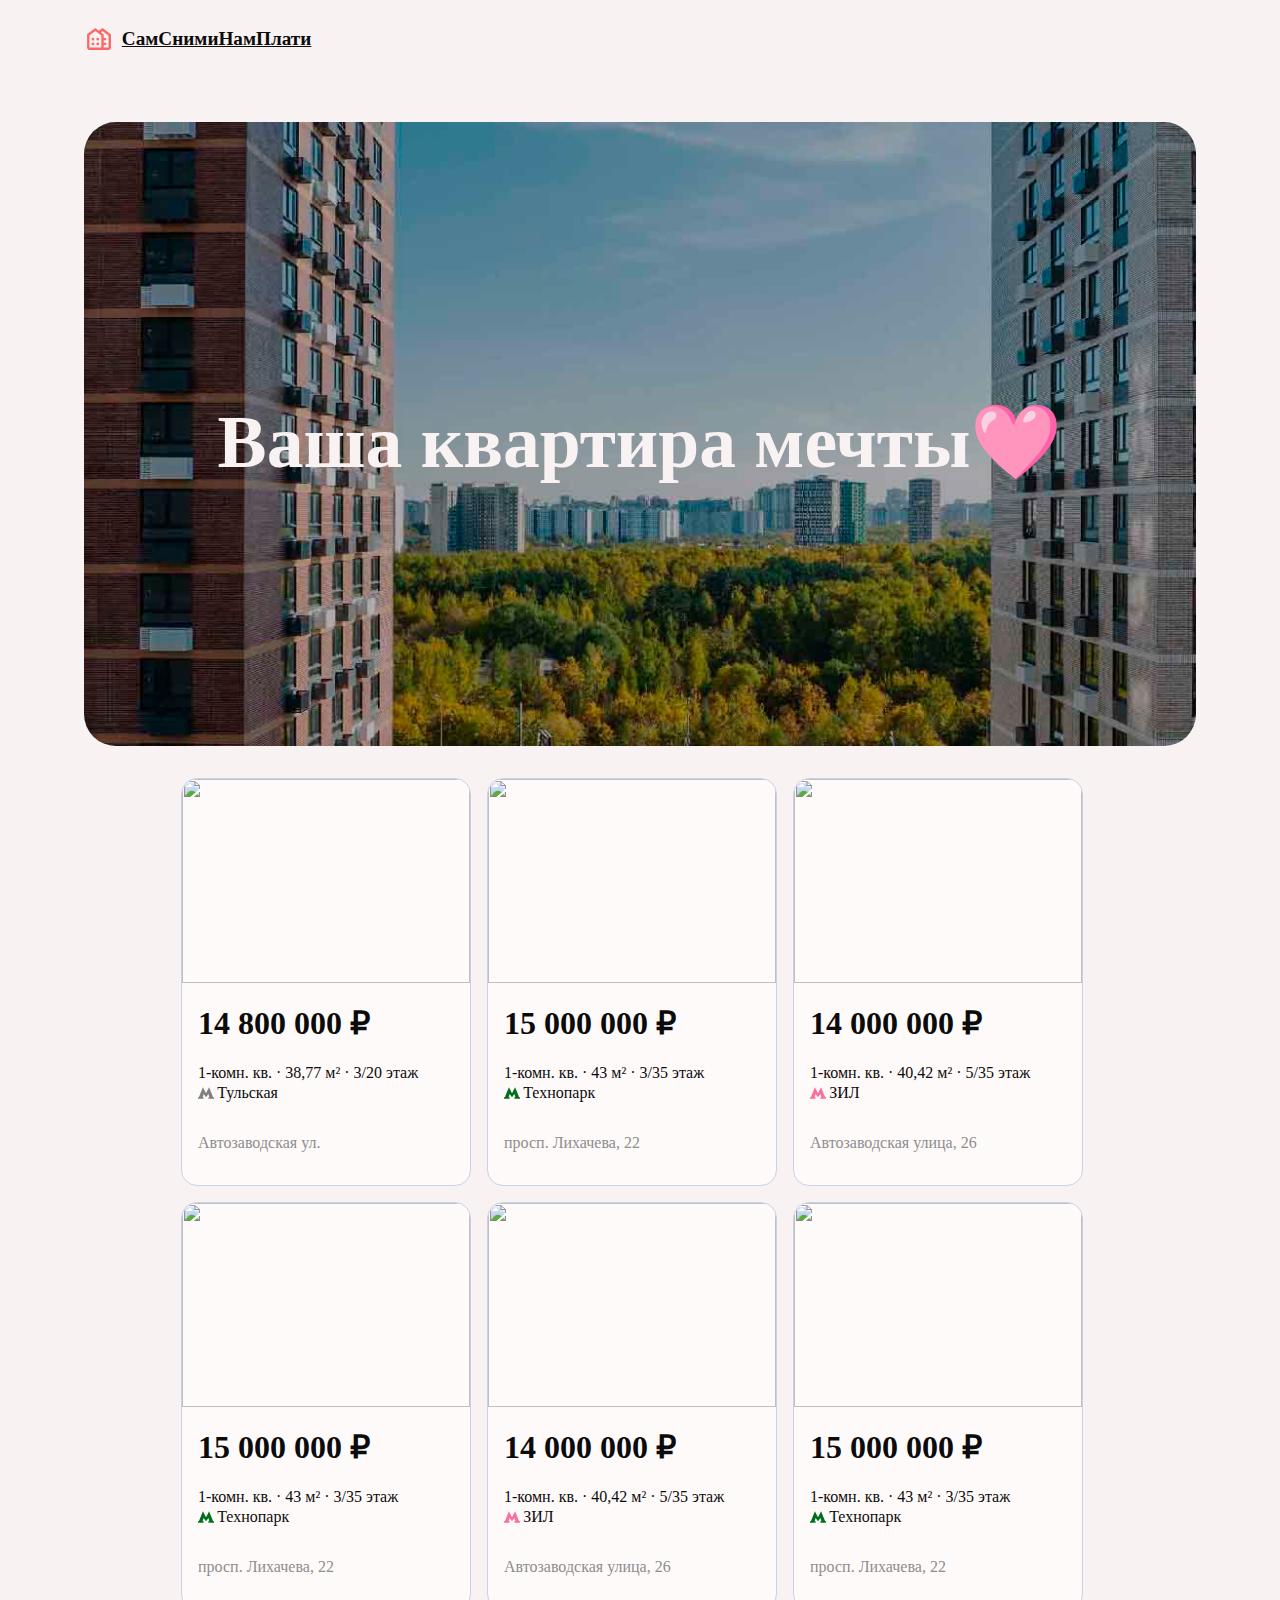
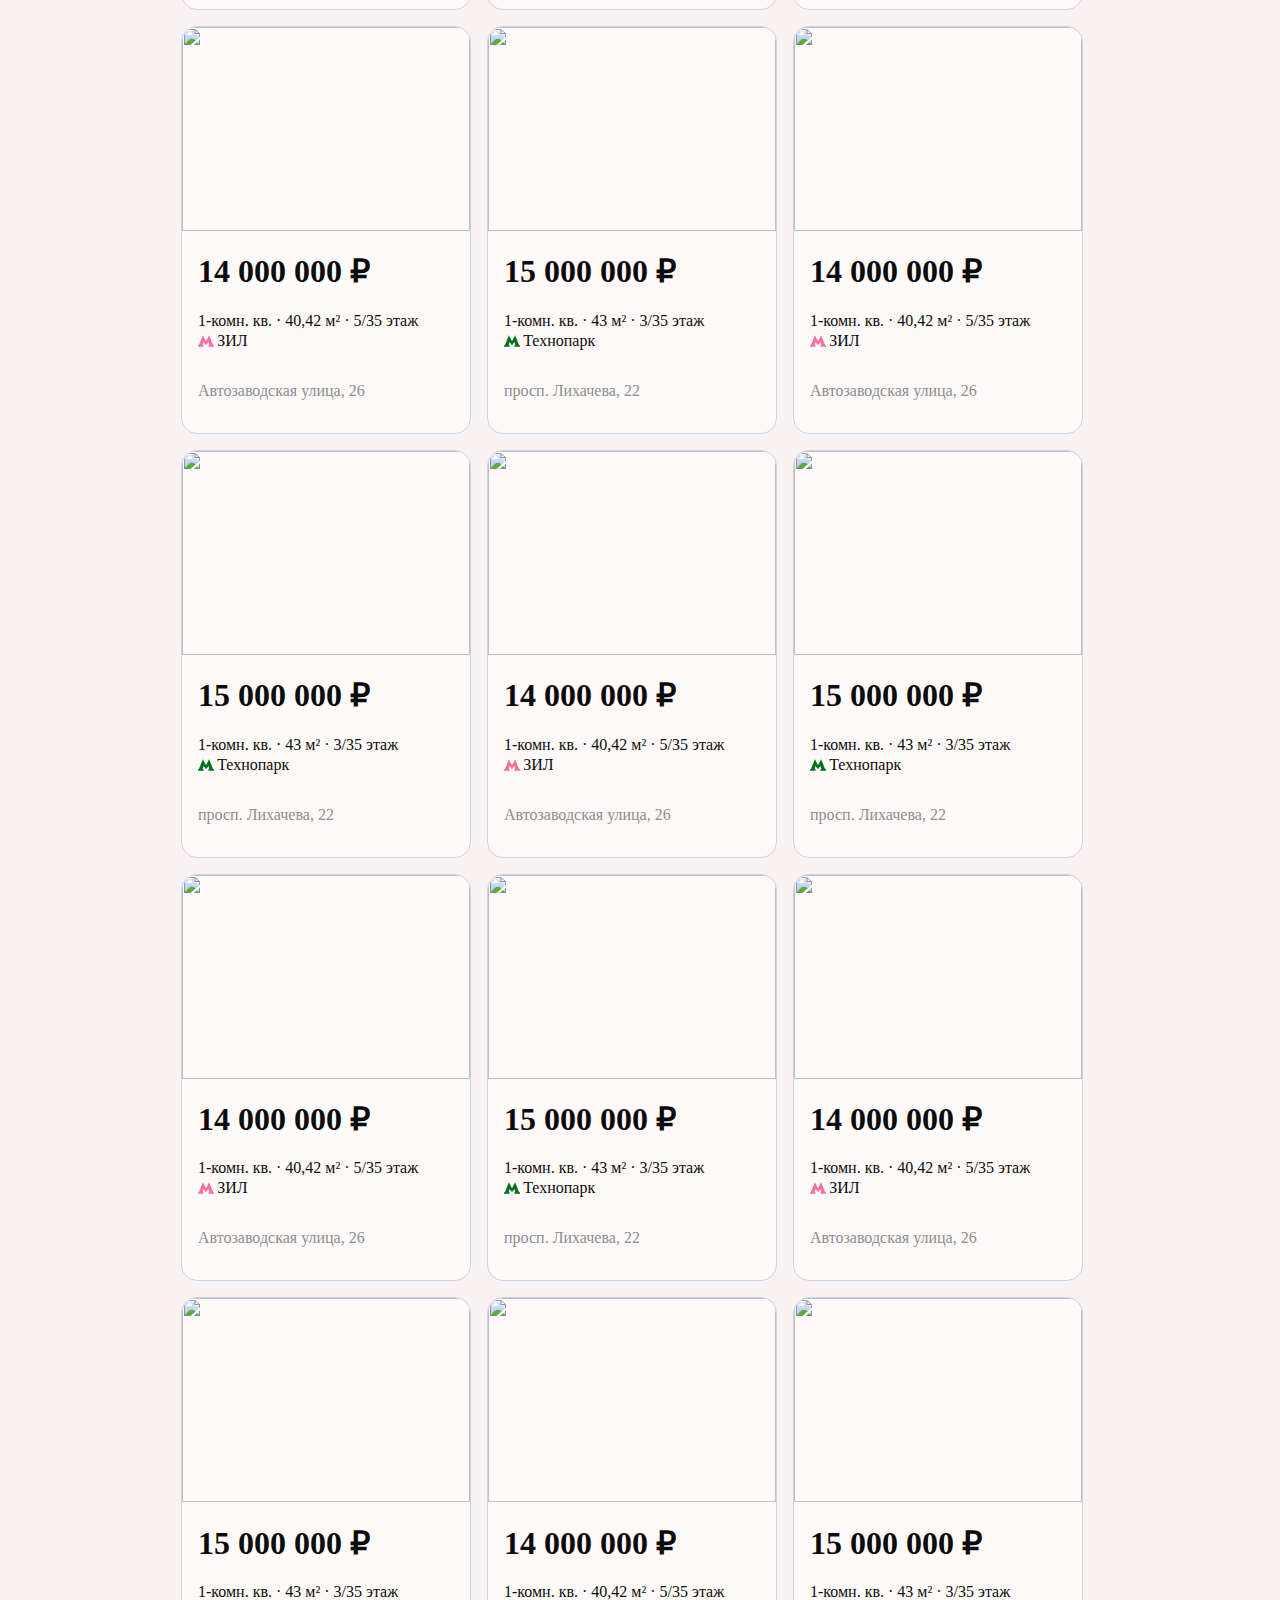
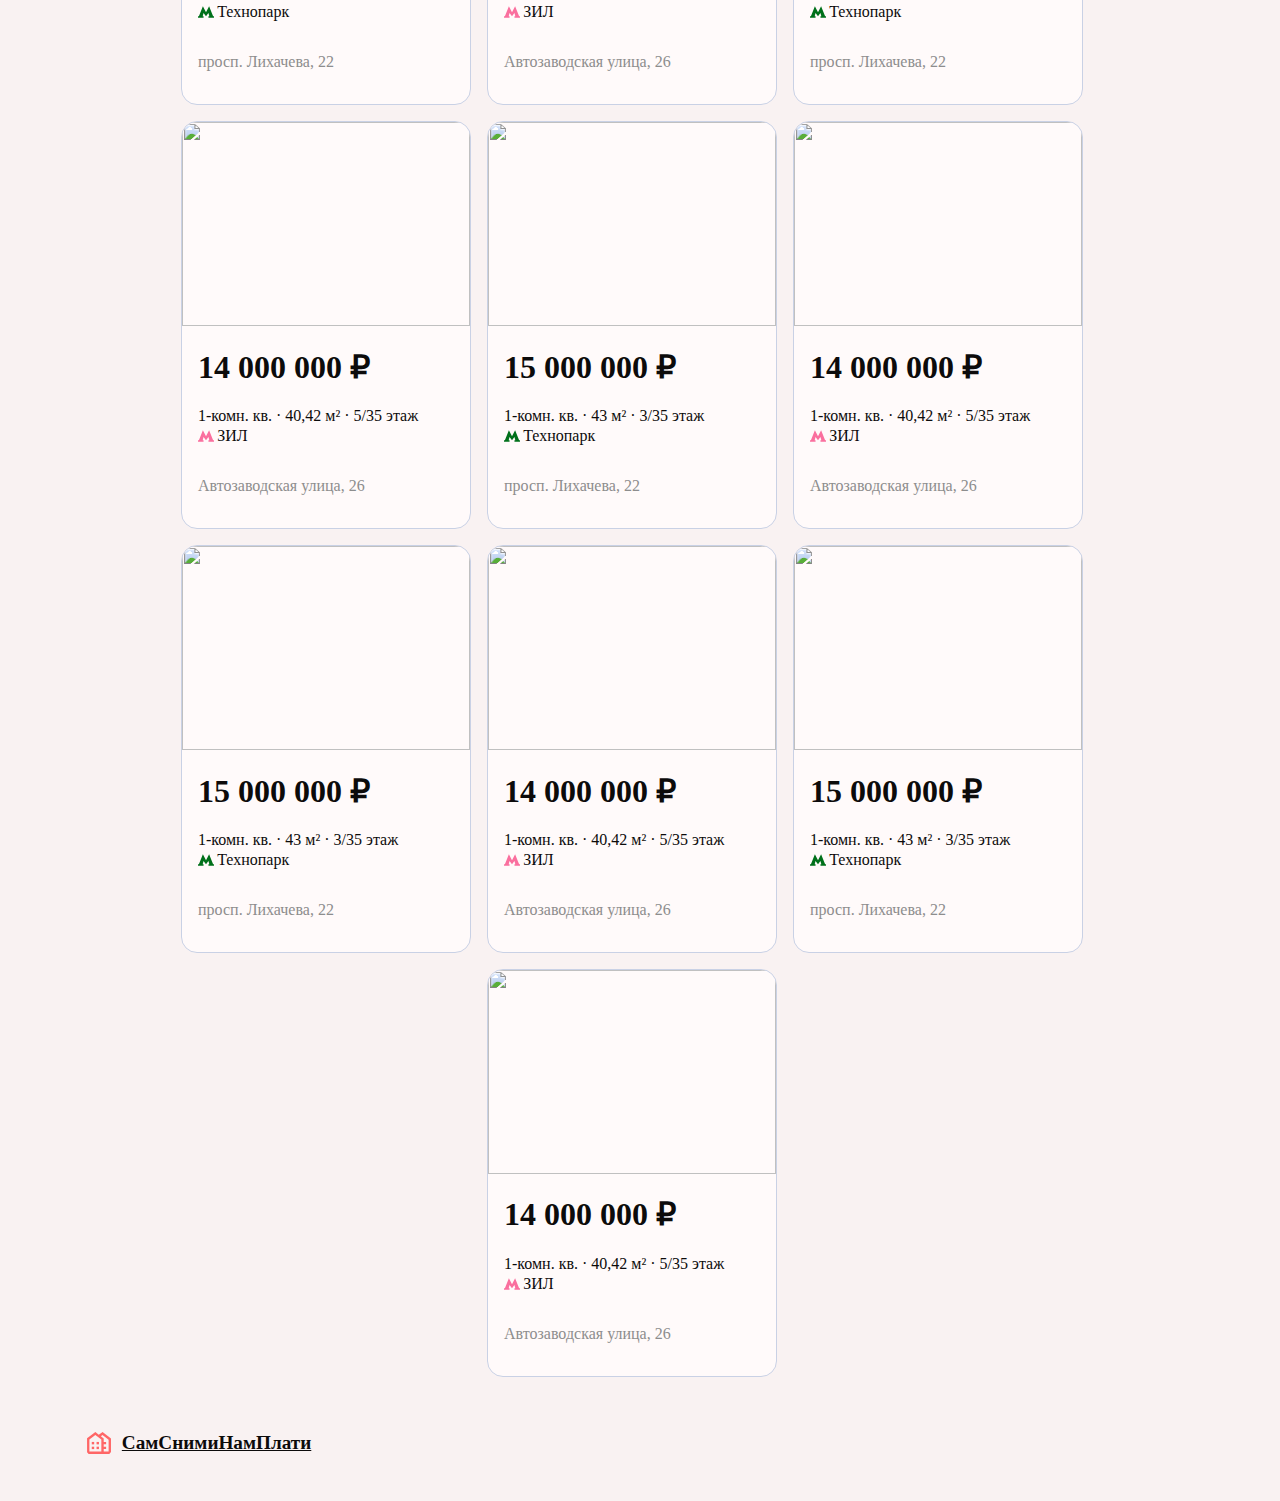
==== commit af772d2c: "гз" ====
--- a/index.html
+++ b/index.html
@@ -397,7 +397,7 @@
                 СамСнимиНамПлати
             </a>
         </div>
-        <div class="links">
+        <!-- <div class="links">
             <p>|</p>
             <a style="margin-left: 0;" href="/">
                 Аренда
@@ -405,7 +405,7 @@
             <a href="./">
                 Продажа
             </a>
-        </div>
+        </div> -->
     </footer>
 </body>
 </html>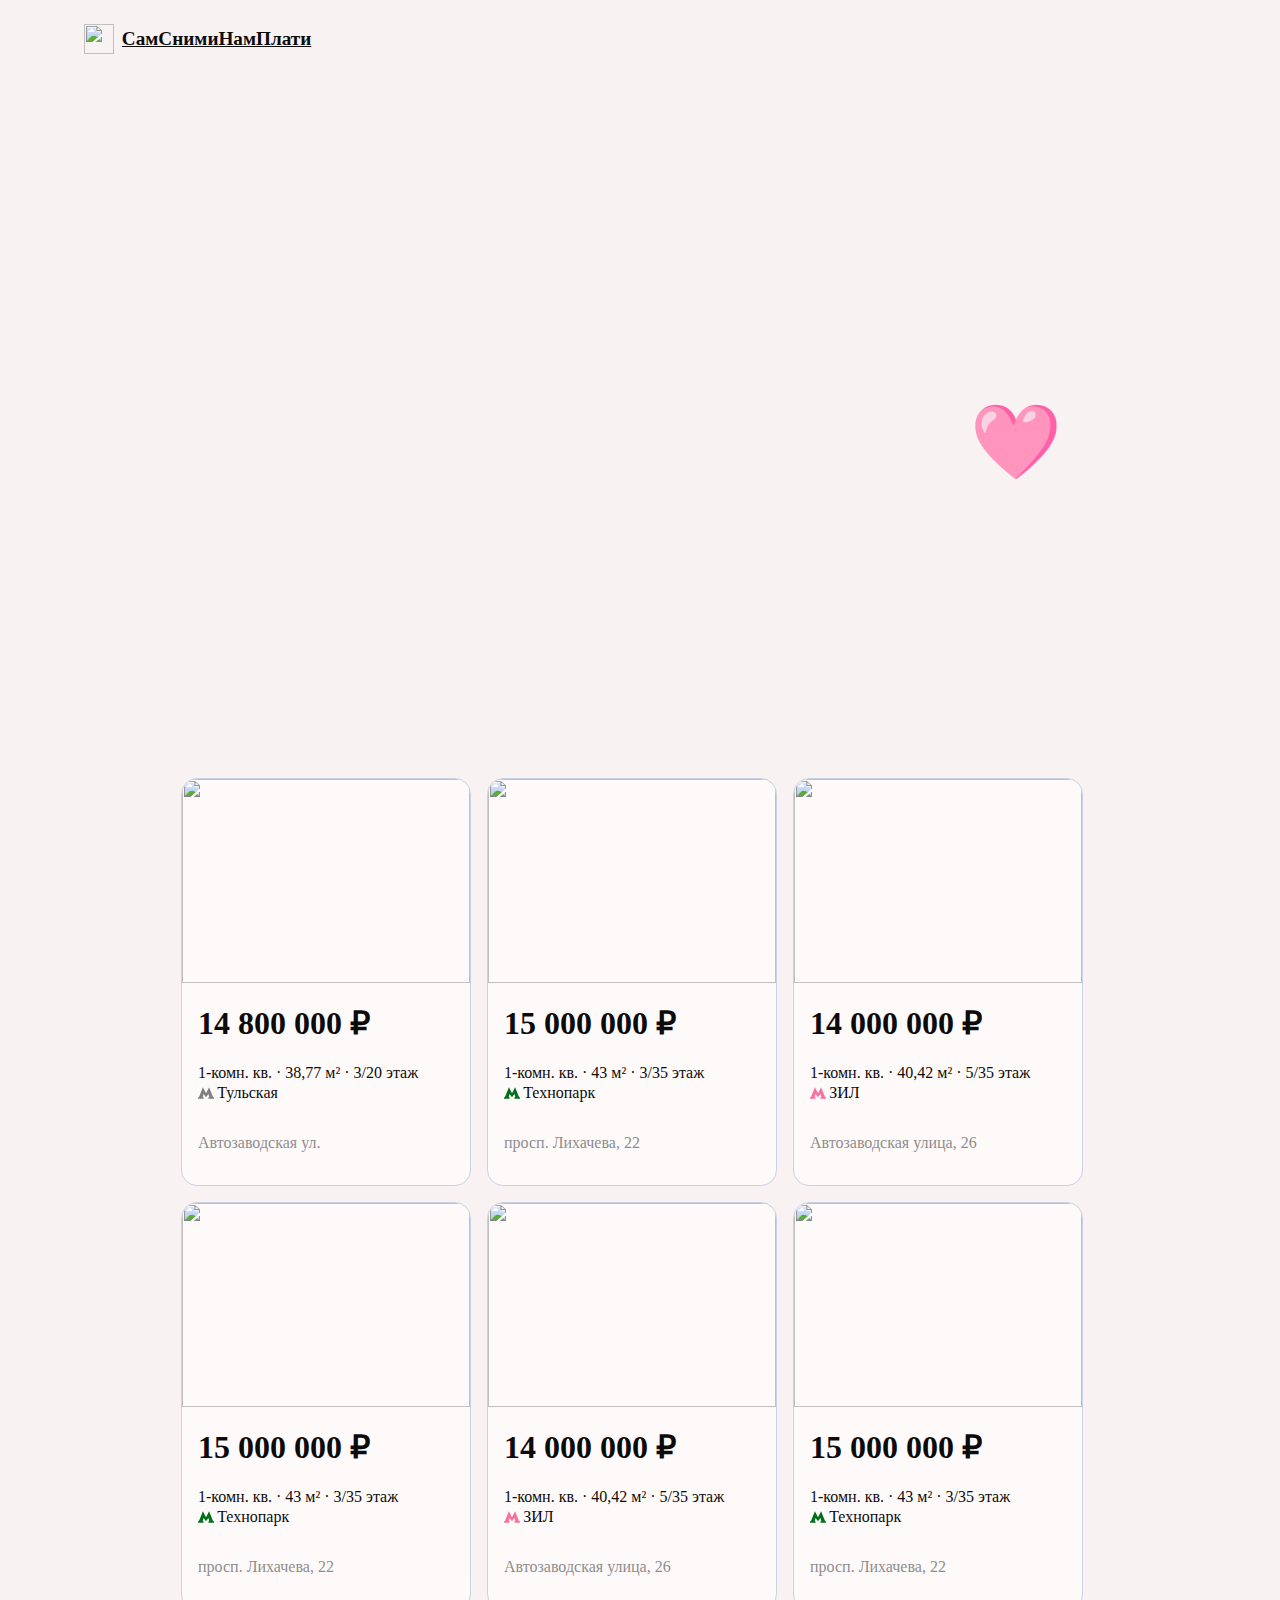
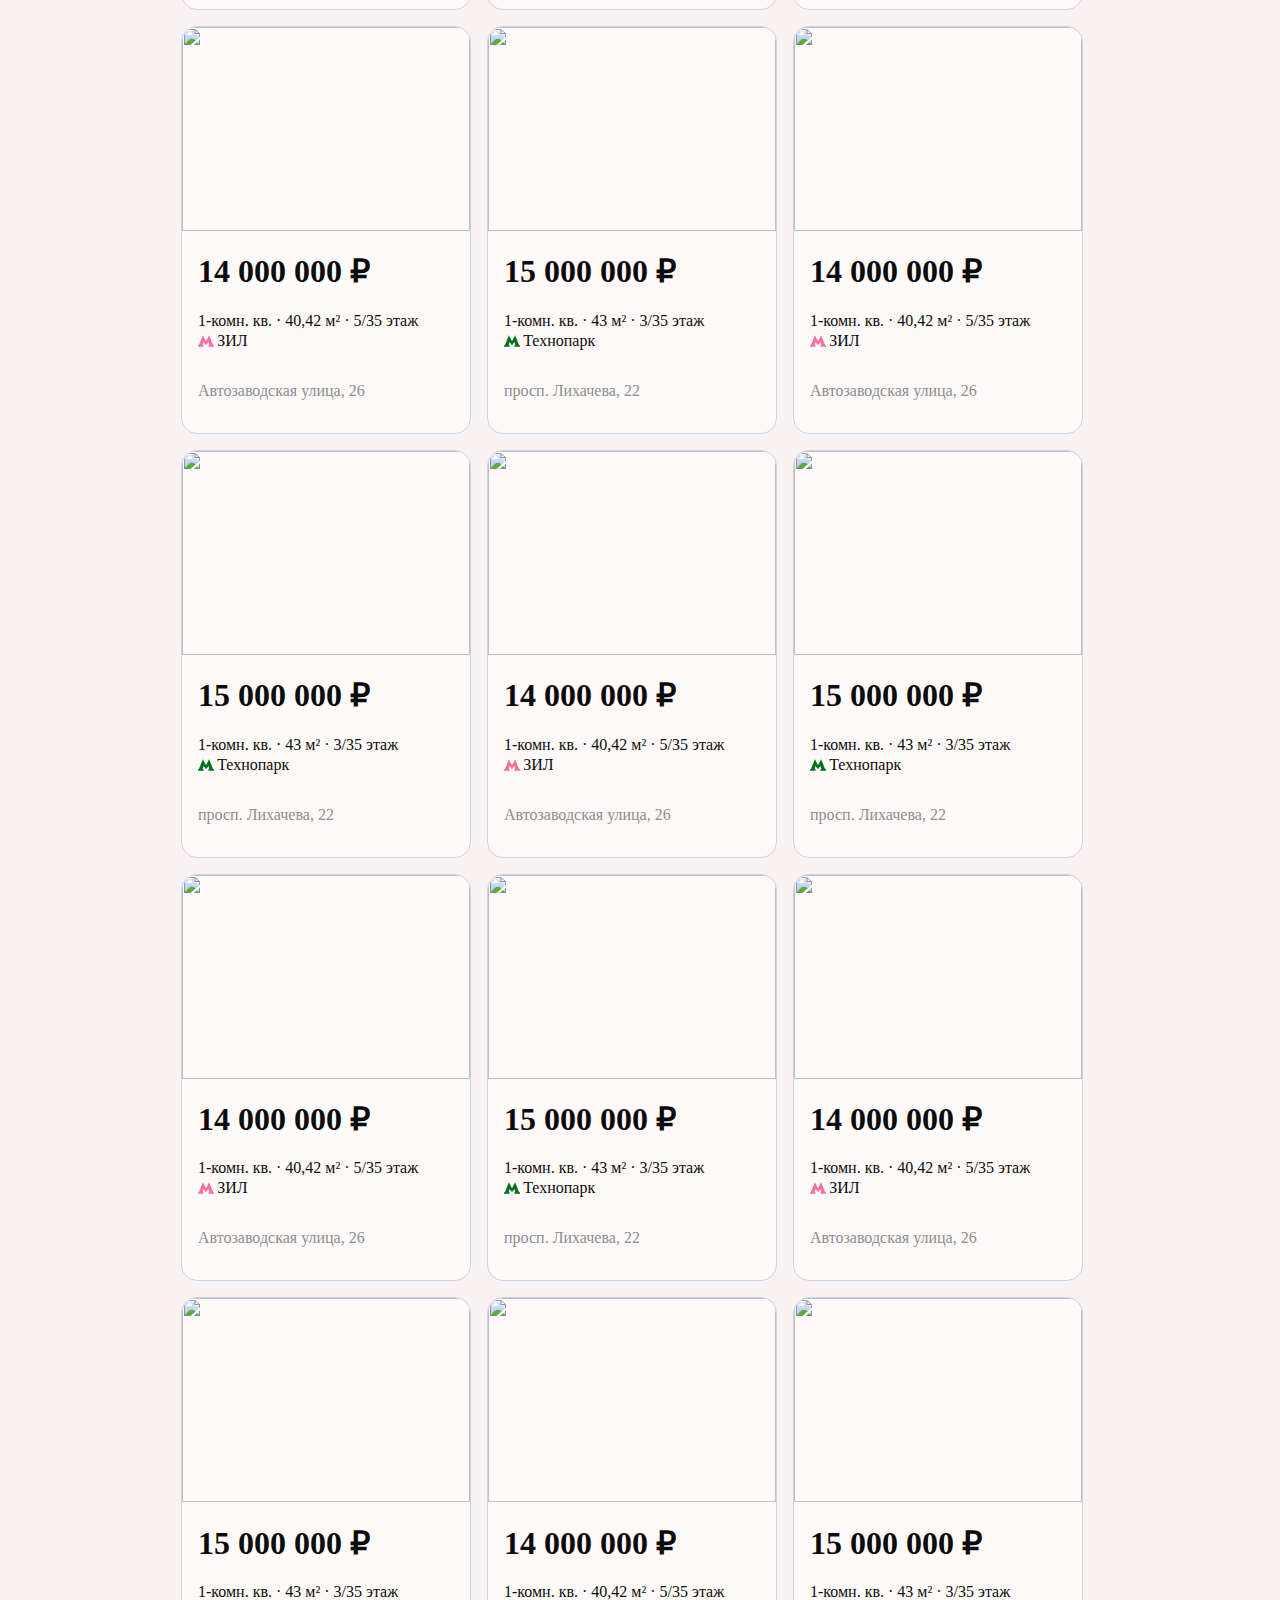
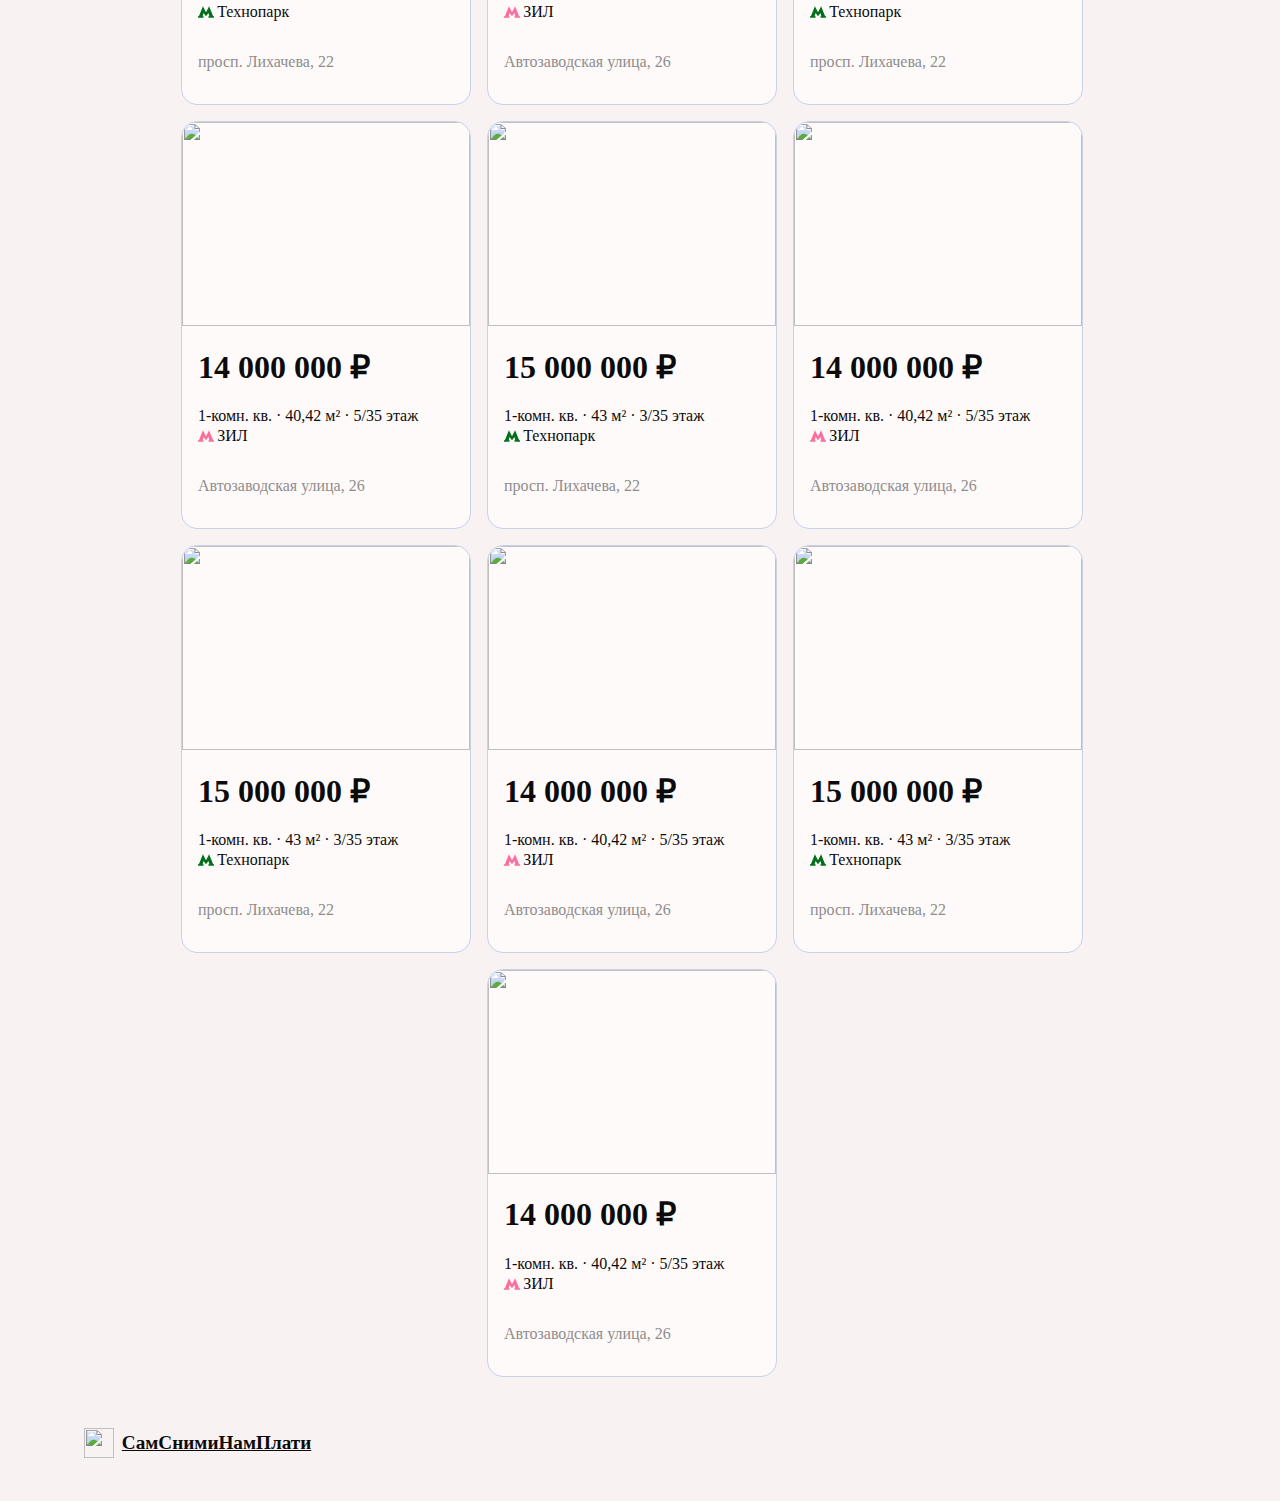
==== commit c61e8bee: "add db" ====
--- a/index.html
+++ b/index.html
@@ -6,7 +6,7 @@
 
     <link rel="stylesheet" href="style.css">
     <link rel="stylesheet" href="https://baguettecss.github.io/v2/v2.css">
-    <link rel="shortcut icon" href="./img/logo/logo.svg" type="image/x-icon">
+    <link rel="shortcut icon" href="https://njrzbt.github.io/octoimg/samsnimi/logo/logo.svg" type="image/x-icon">
 
     <title>СамСнимиНамПлати</title>
 </head>
@@ -15,7 +15,7 @@
         <div class="inline -l">
             <div class="logo -l">
                 <a href="./">
-                    <img src="./img/logo/logo.svg" alt="">
+                    <img src="https://njrzbt.github.io/octoimg/samsnimi/logo/logo.svg" alt="">
                     СамСнимиНамПлати
                 </a>
             </div>
@@ -393,7 +393,7 @@
     <footer>
         <div class="logo">
             <a href="/">
-                <img src="./img/logo/logo.svg" alt="">
+                <img src="https://njrzbt.github.io/octoimg/samsnimi/logo/logo.svg" alt="">
                 СамСнимиНамПлати
             </a>
         </div>
--- a/style.css
+++ b/style.css
@@ -77,7 +77,7 @@
     bottom: 0;
     left: 0;
     background-size: cover;
-    background-image: url(./img/main-cover.jpg);
+    background-image: url(https://njrzbt.github.io/octoimg/samsnimi/main-cover.jpg);
     background-position: 50%;
     filter: brightness(70%);
     z-index: -1;
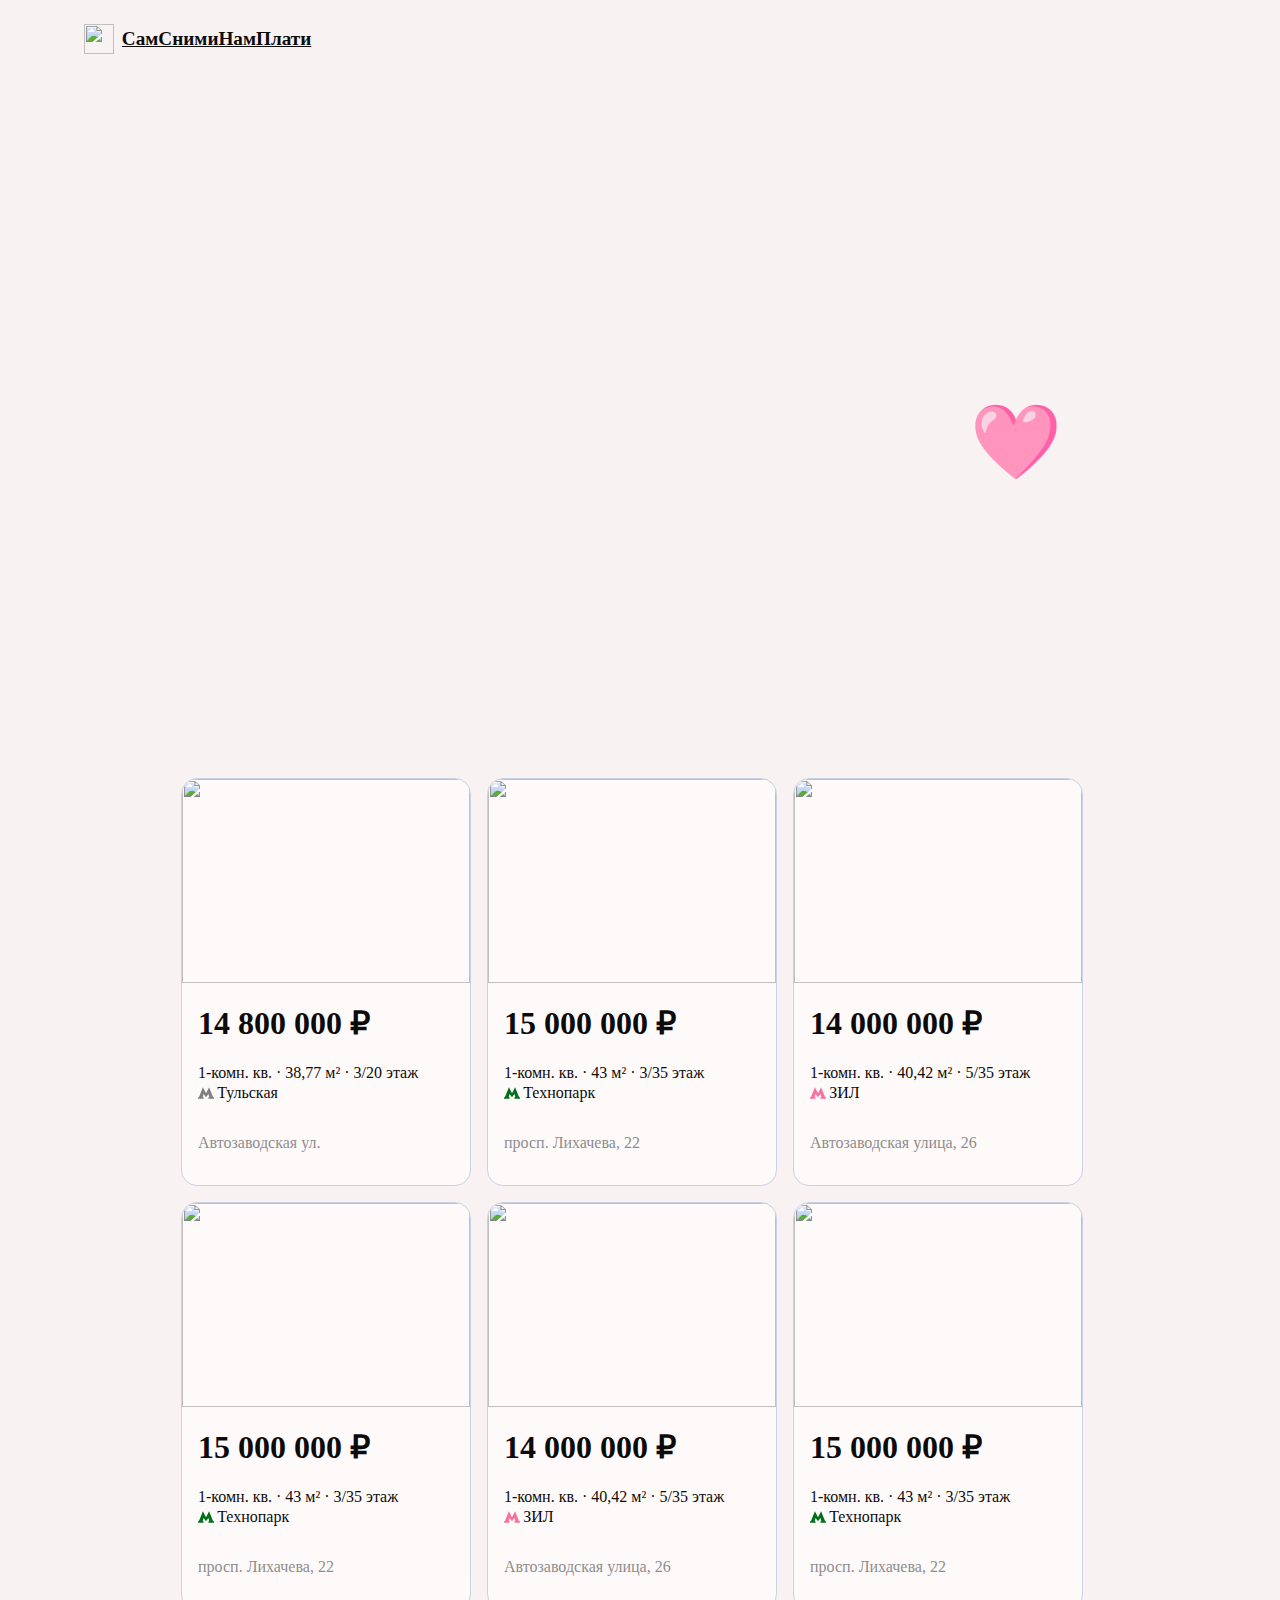
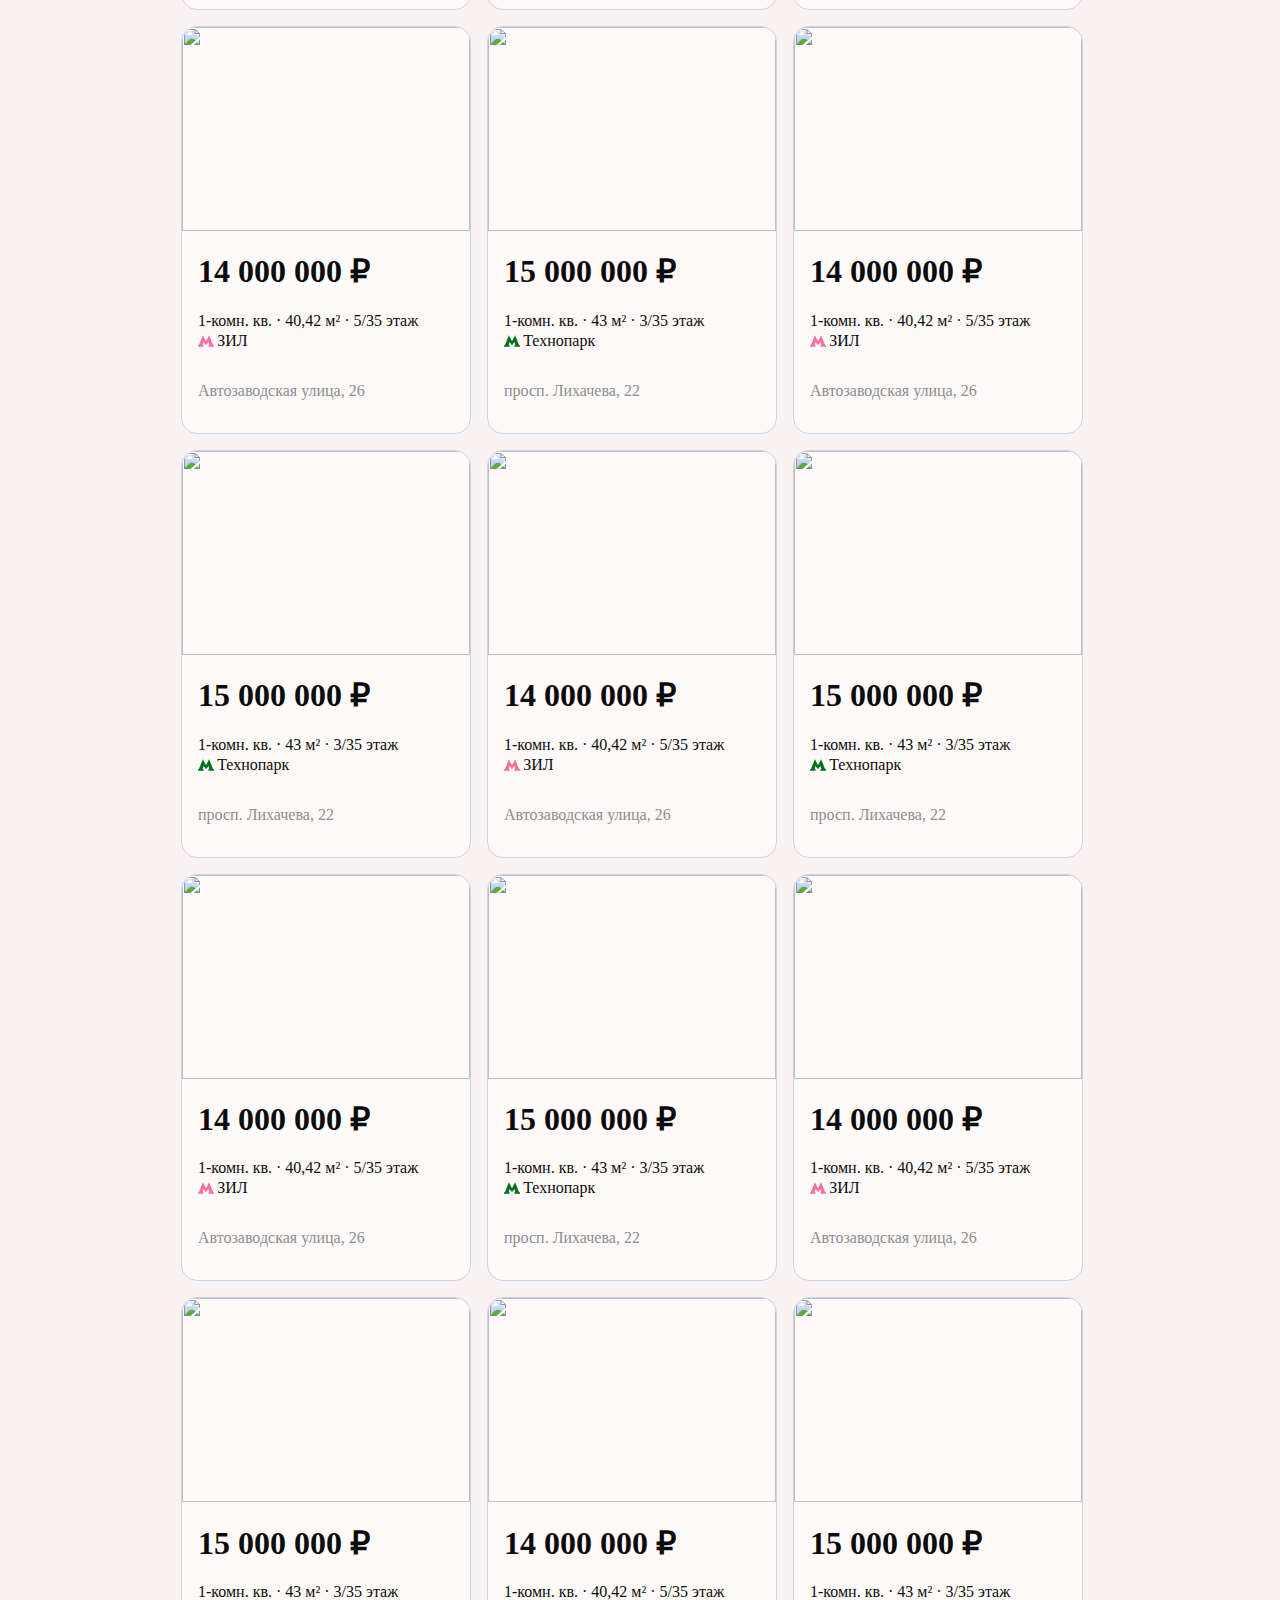
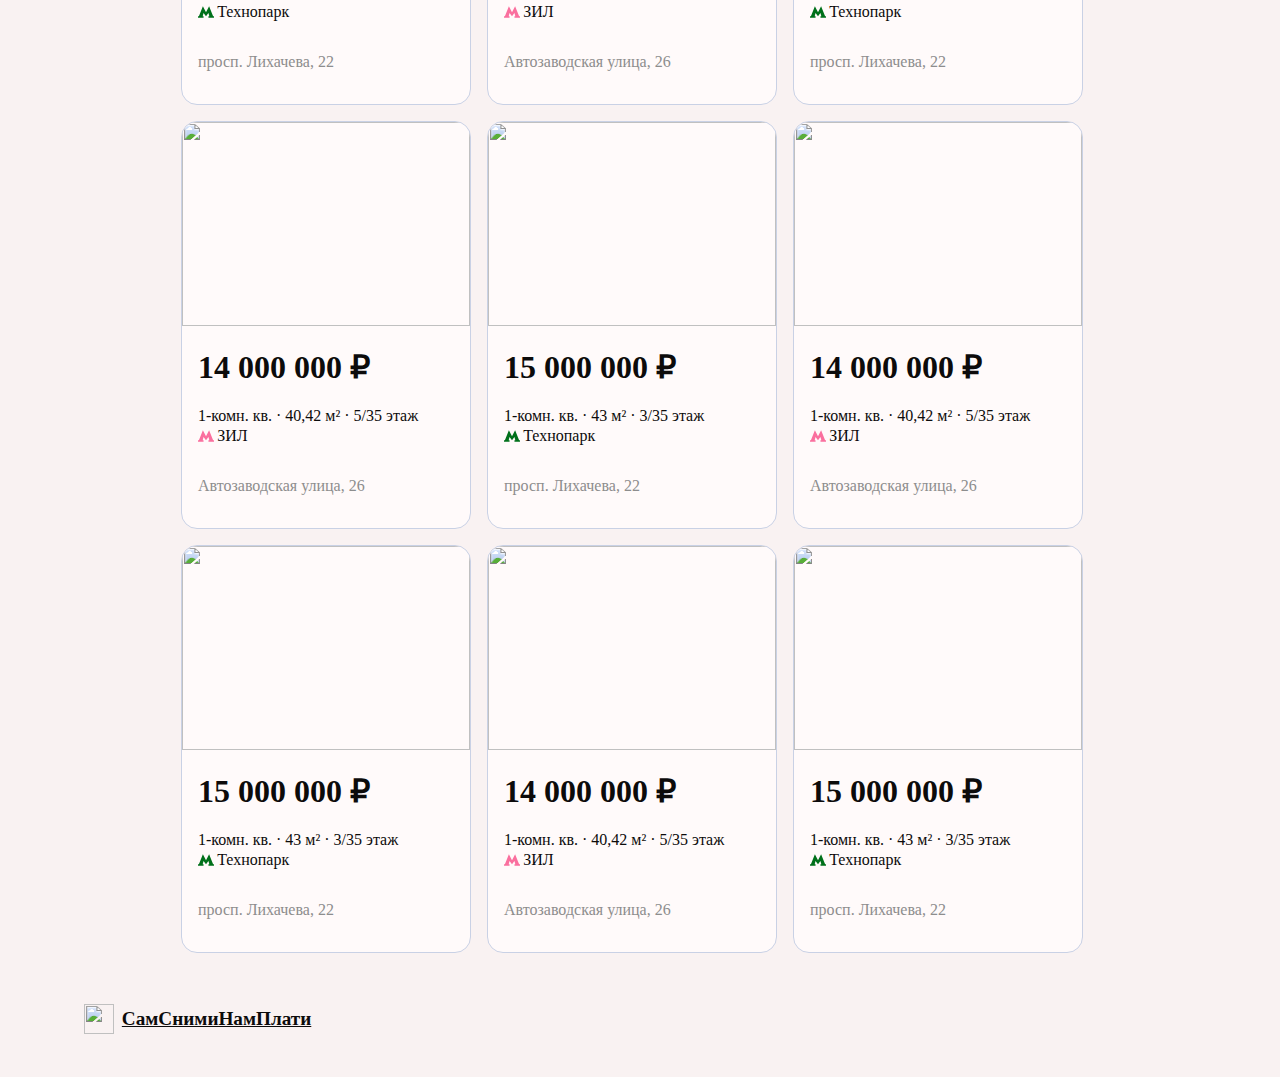
==== commit 154fb013: "up" ====
--- a/index.html
+++ b/index.html
@@ -373,20 +373,6 @@
                     <p style="color: #8d8d8d;">просп. Лихачева, 22</p>
                 </div>
             </div>
-            <div class="card">
-                <img src="https://cdn-p.cian.site/images/1734638725-1.jpg" alt="">
-                <div class="text-card">
-                <h1>14 000 000 ₽</h1>
-                <p id="room-cor">1-комн. кв.  ·  40,42 м²  ·  5/35 этаж</p>
-                </div>
-                <div class="down">
-                    <div class="metro">
-                        <svg style="color: #fa6f9e" class="_33974c2b58--container--xt4AF _33974c2b58--display_block--KYb25 _33974c2b58--color_current_color--vhuGI" aria-hidden="true" width="16" height="16" viewBox="0 0 16 16" fill="none" xmlns="http://www.w3.org/2000/svg"><path d="M0 12.155v1.472h5.556v-1.472h-.89L5.557 9 8 12.155 10.444 9l.89 3.154h-.89v1.472H16v-1.472h-.889l-4-9.884L8 8.37l-3.111-6.1-4 9.884H0Z" fill="currentColor"></path></svg>
-                        <p>ЗИЛ</p>
-                    </div>
-                    <p style="color: #8d8d8d;">Автозаводская улица, 26</p>
-                </div>
-            </div>
             
             
     </main>
@@ -407,5 +393,9 @@
             </a>
         </div> -->
     </footer>
+
+    <script>
+        console.log("Дарова, братуханчик")
+    </script>
 </body>
 </html>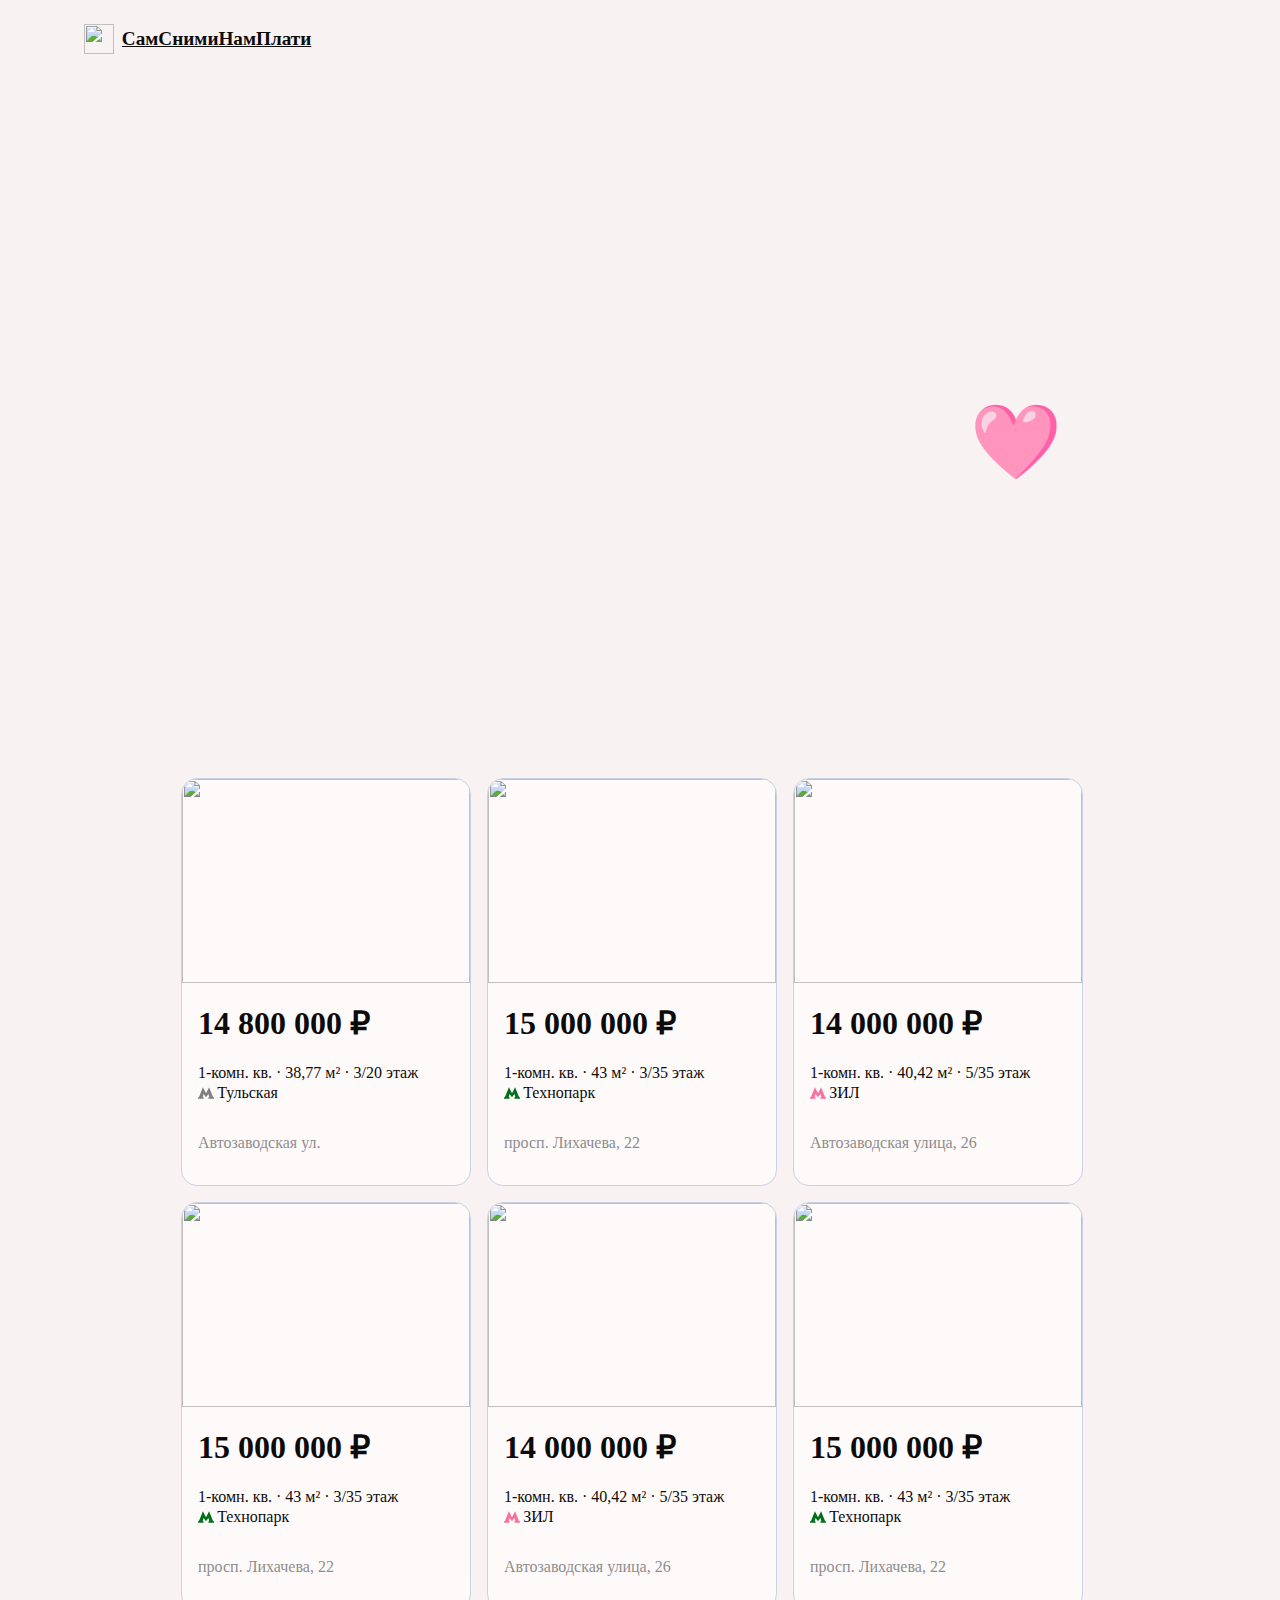
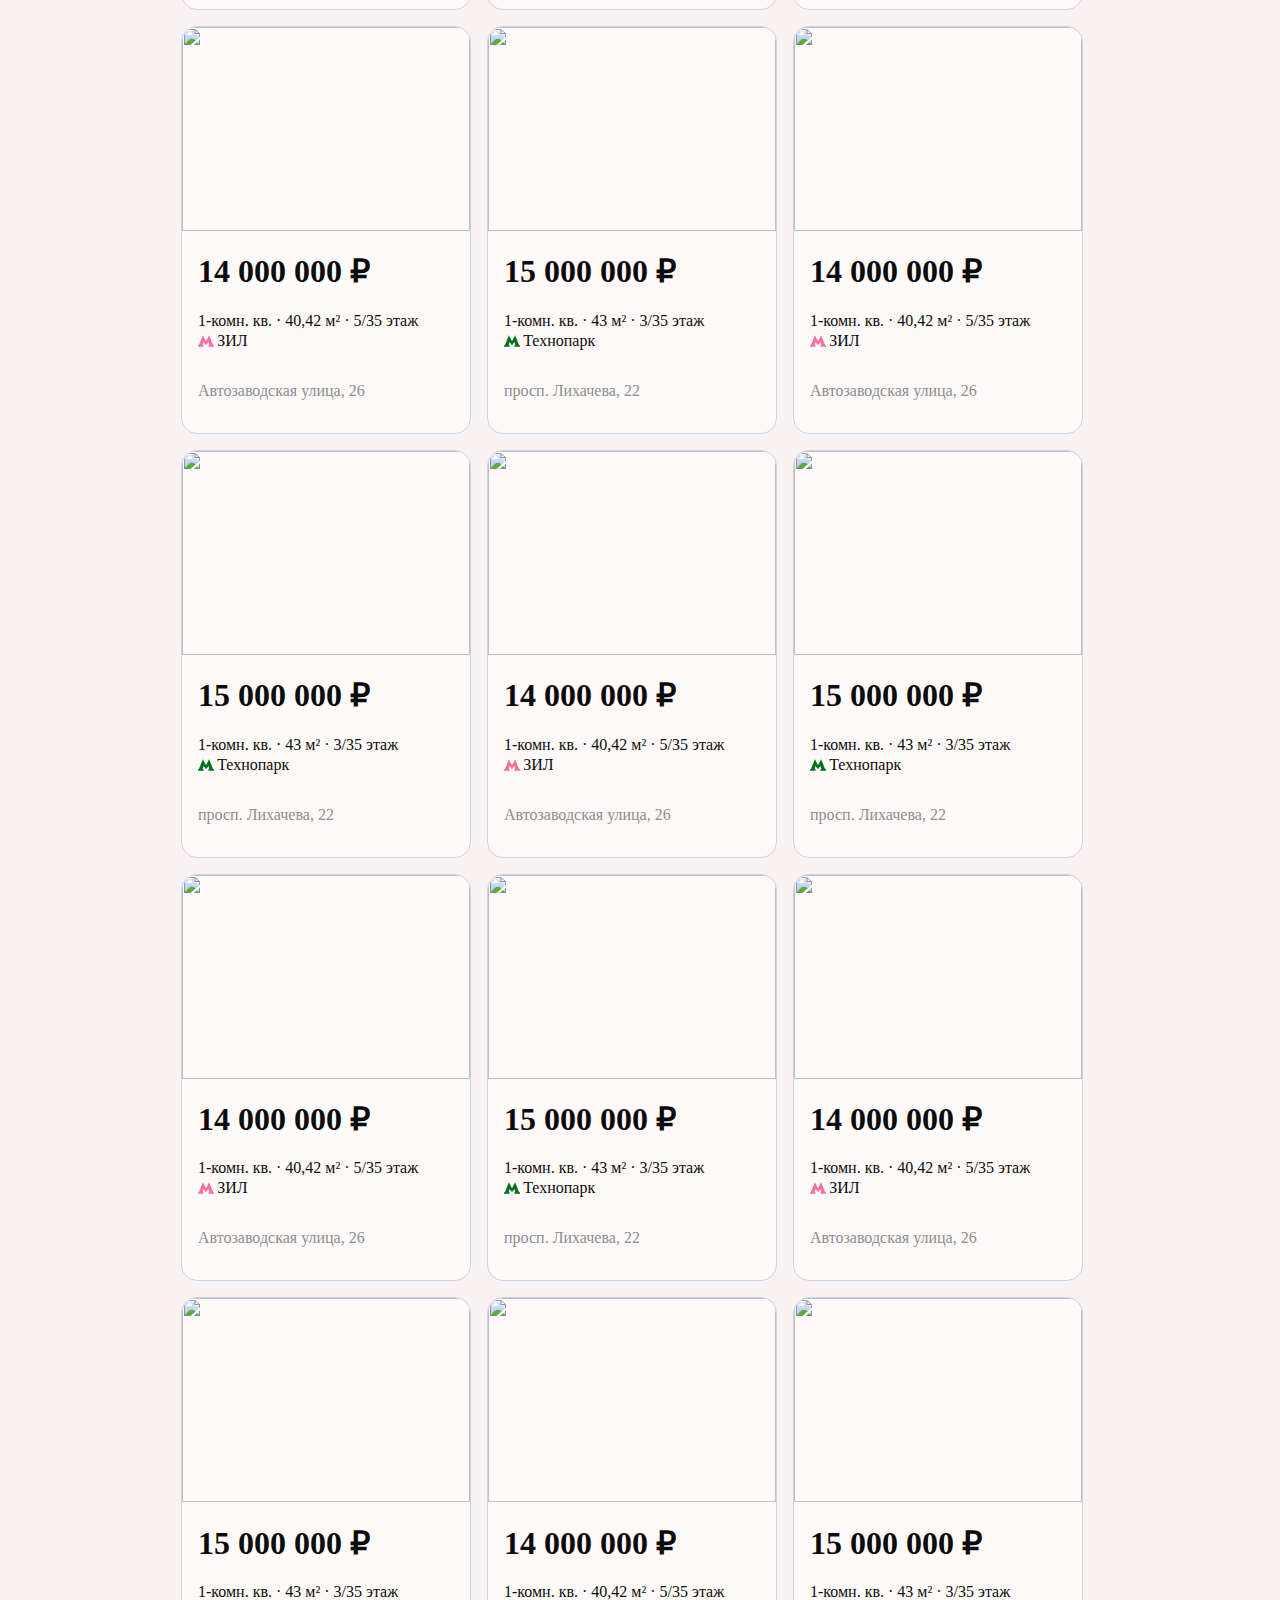
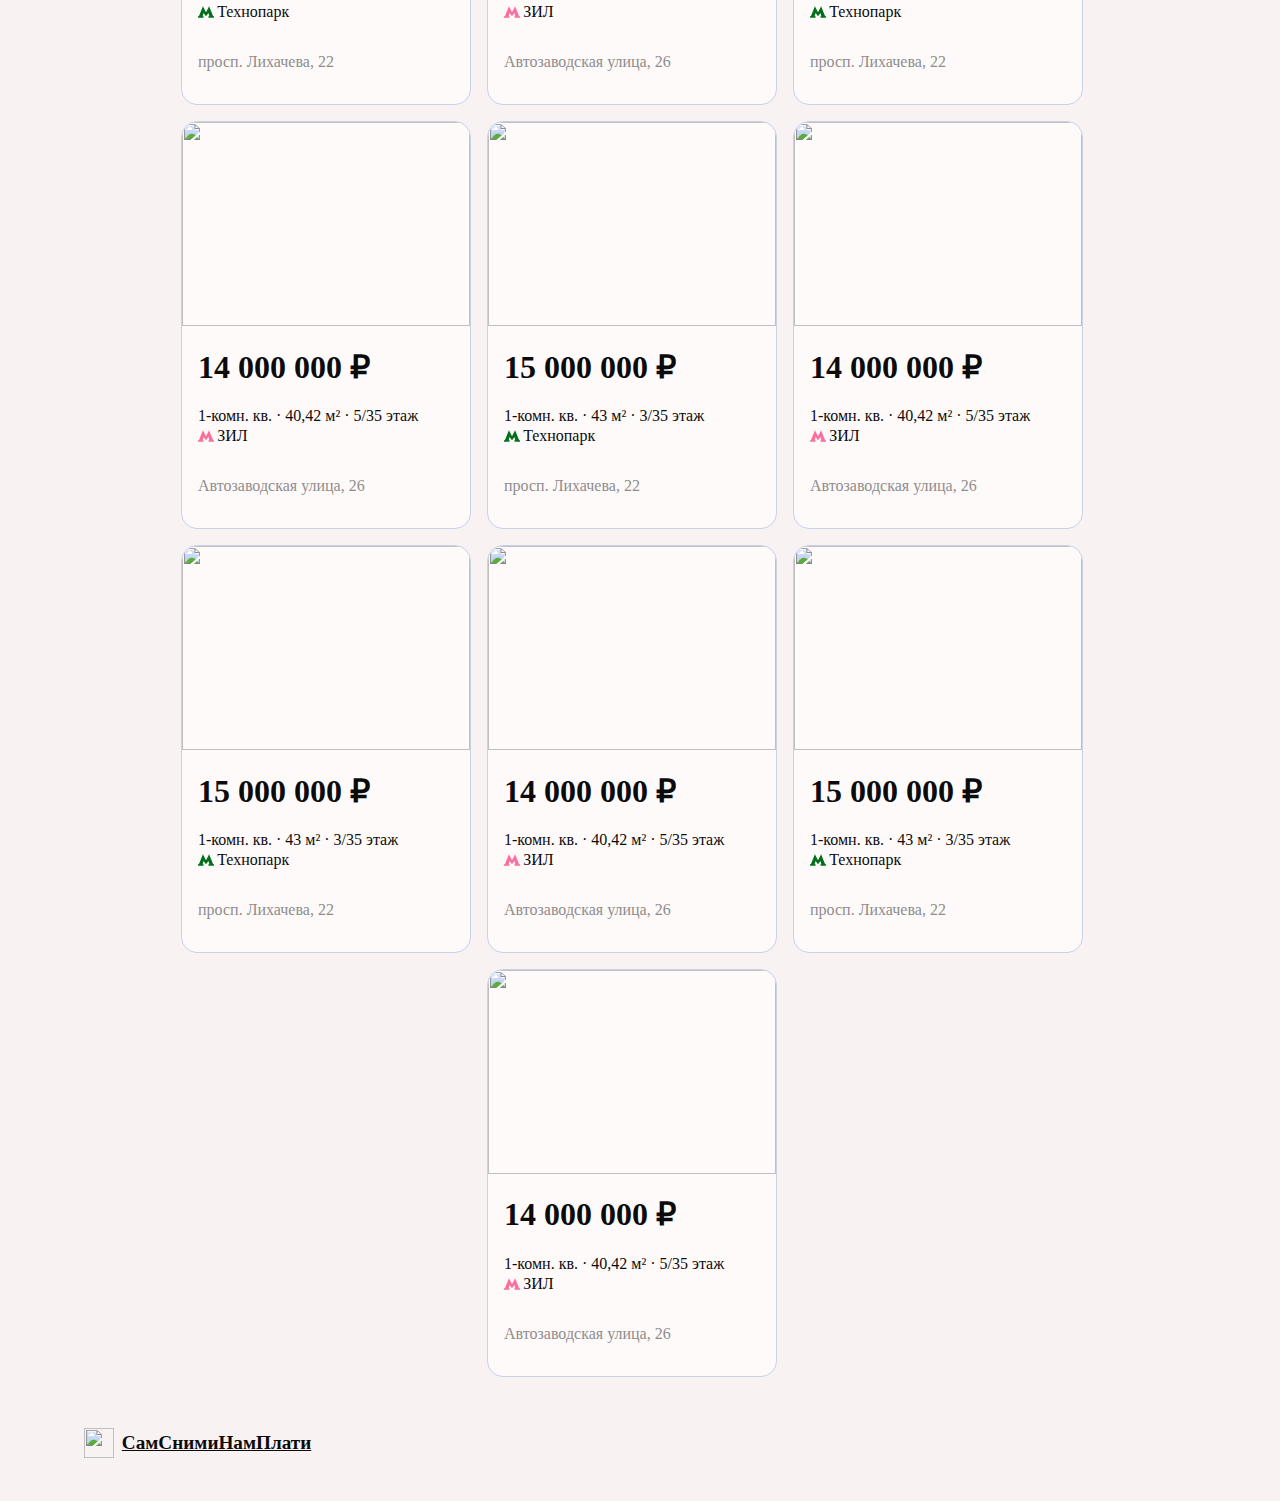
==== commit cbfb1e43: "up" ====
--- a/index.html
+++ b/index.html
@@ -373,7 +373,20 @@
                     <p style="color: #8d8d8d;">просп. Лихачева, 22</p>
                 </div>
             </div>
-            
+                        <div class="card">
+                <img src="https://cdn-p.cian.site/images/1734638725-1.jpg" alt="">
+                <div class="text-card">
+                <h1>14 000 000 ₽</h1>
+                <p id="room-cor">1-комн. кв.  ·  40,42 м²  ·  5/35 этаж</p>
+                </div>
+                <div class="down">
+                    <div class="metro">
+                        <svg style="color: #fa6f9e" class="_33974c2b58--container--xt4AF _33974c2b58--display_block--KYb25 _33974c2b58--color_current_color--vhuGI" aria-hidden="true" width="16" height="16" viewBox="0 0 16 16" fill="none" xmlns="http://www.w3.org/2000/svg"><path d="M0 12.155v1.472h5.556v-1.472h-.89L5.557 9 8 12.155 10.444 9l.89 3.154h-.89v1.472H16v-1.472h-.889l-4-9.884L8 8.37l-3.111-6.1-4 9.884H0Z" fill="currentColor"></path></svg>
+                        <p>ЗИЛ</p>
+                    </div>
+                    <p style="color: #8d8d8d;">Автозаводская улица, 26</p>
+                </div>
+            </div>
             
     </main>
     <footer>
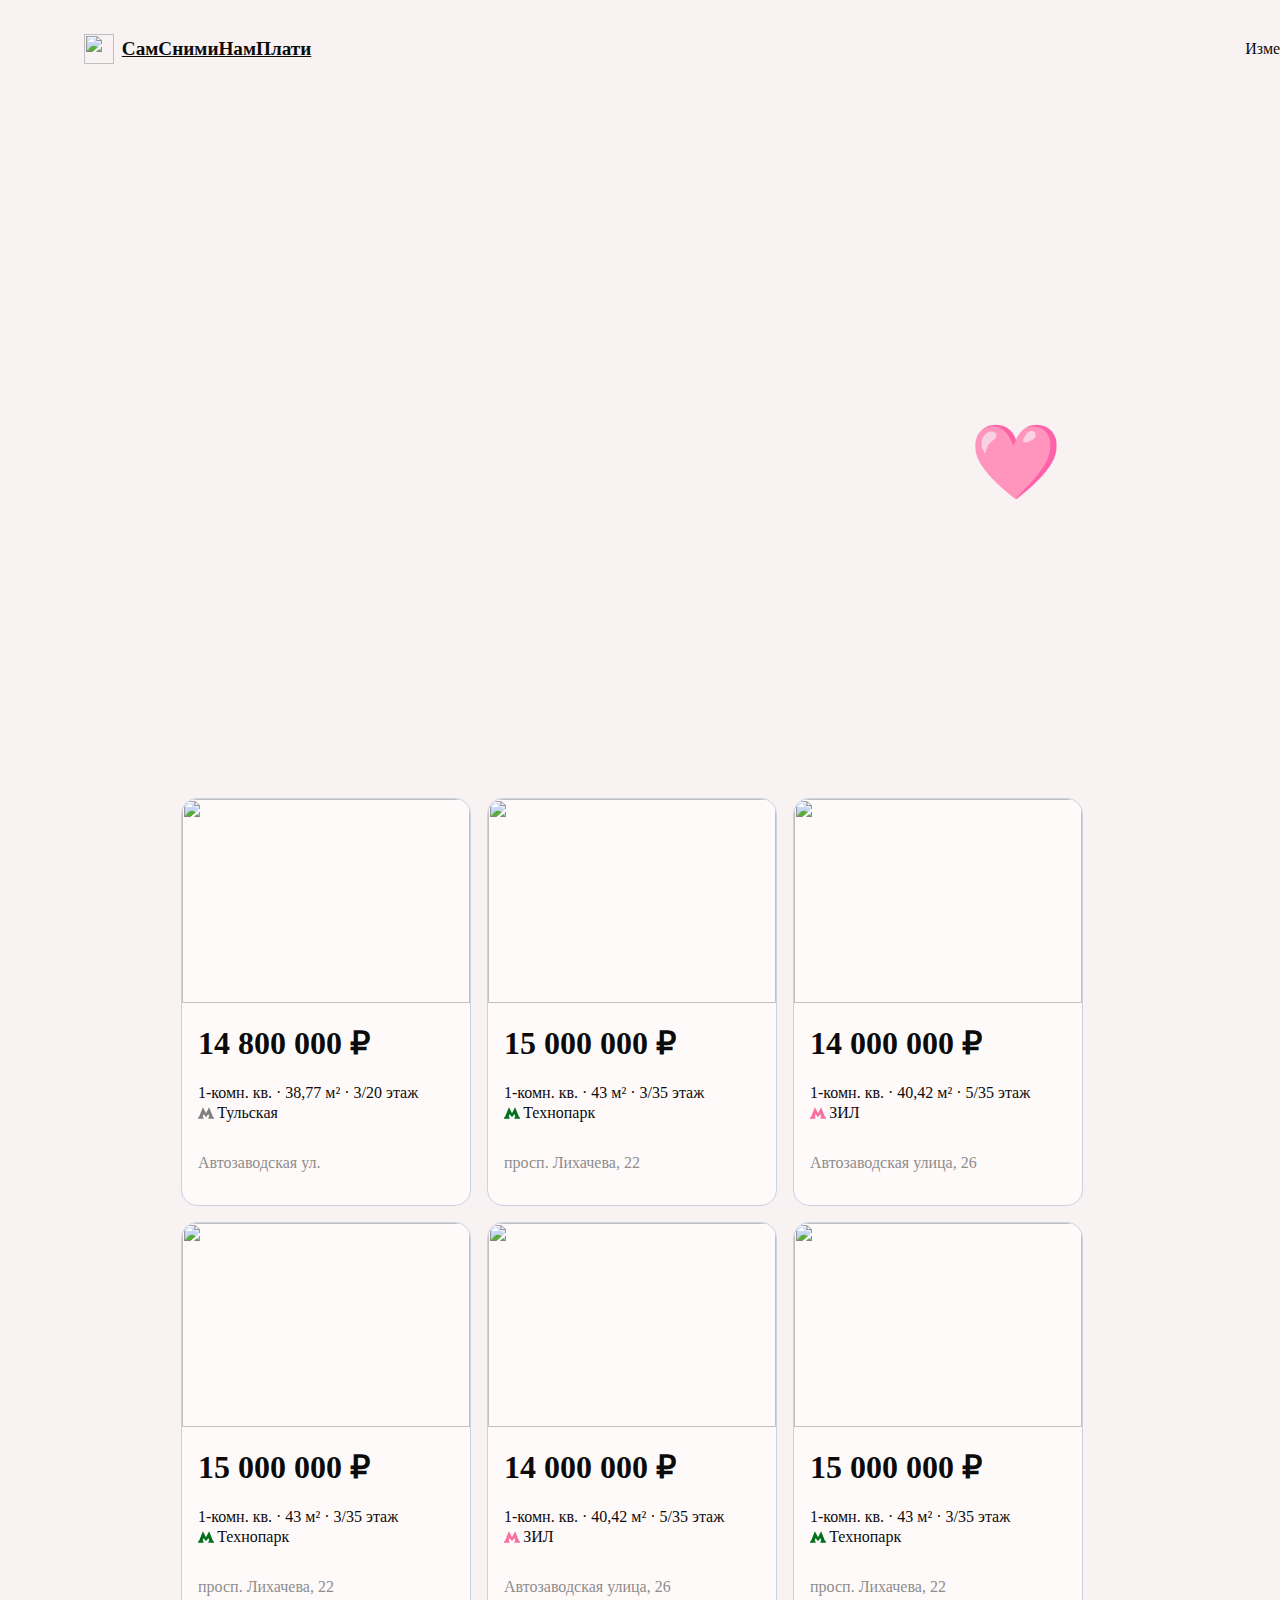
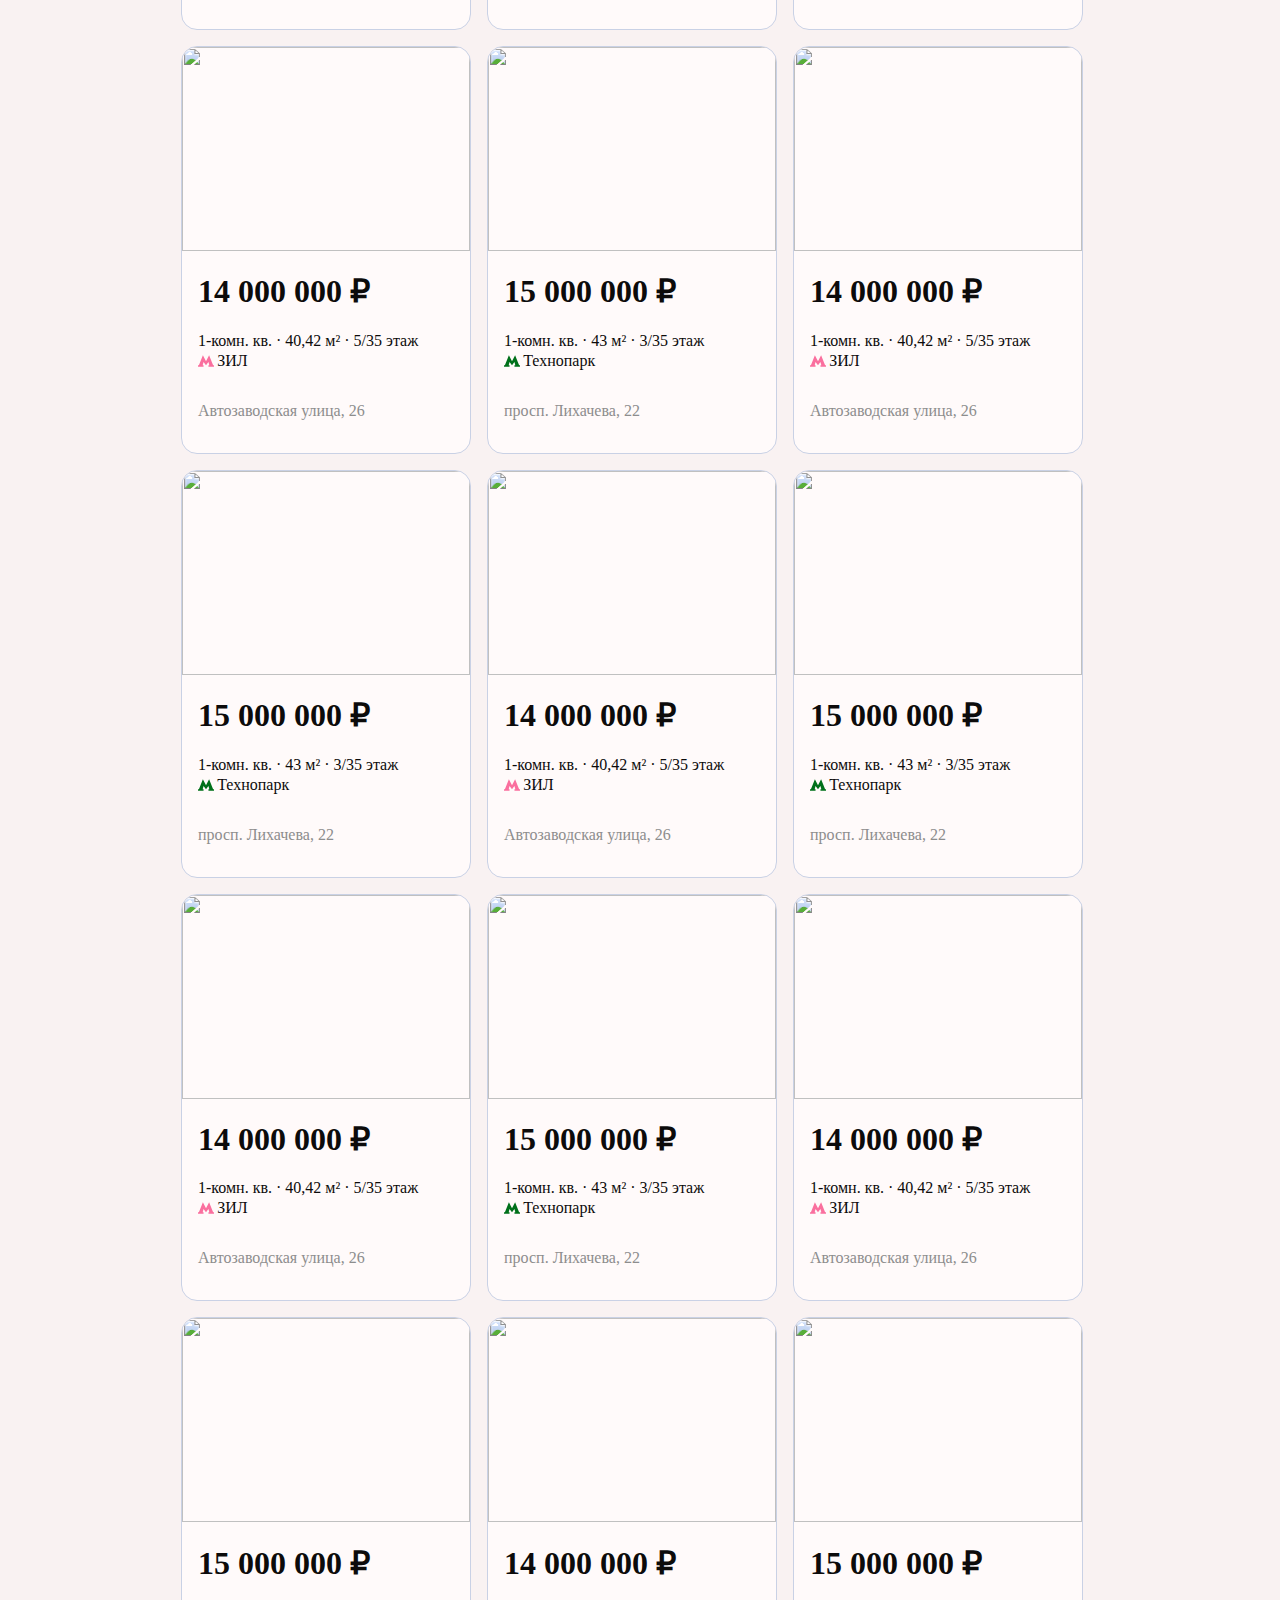
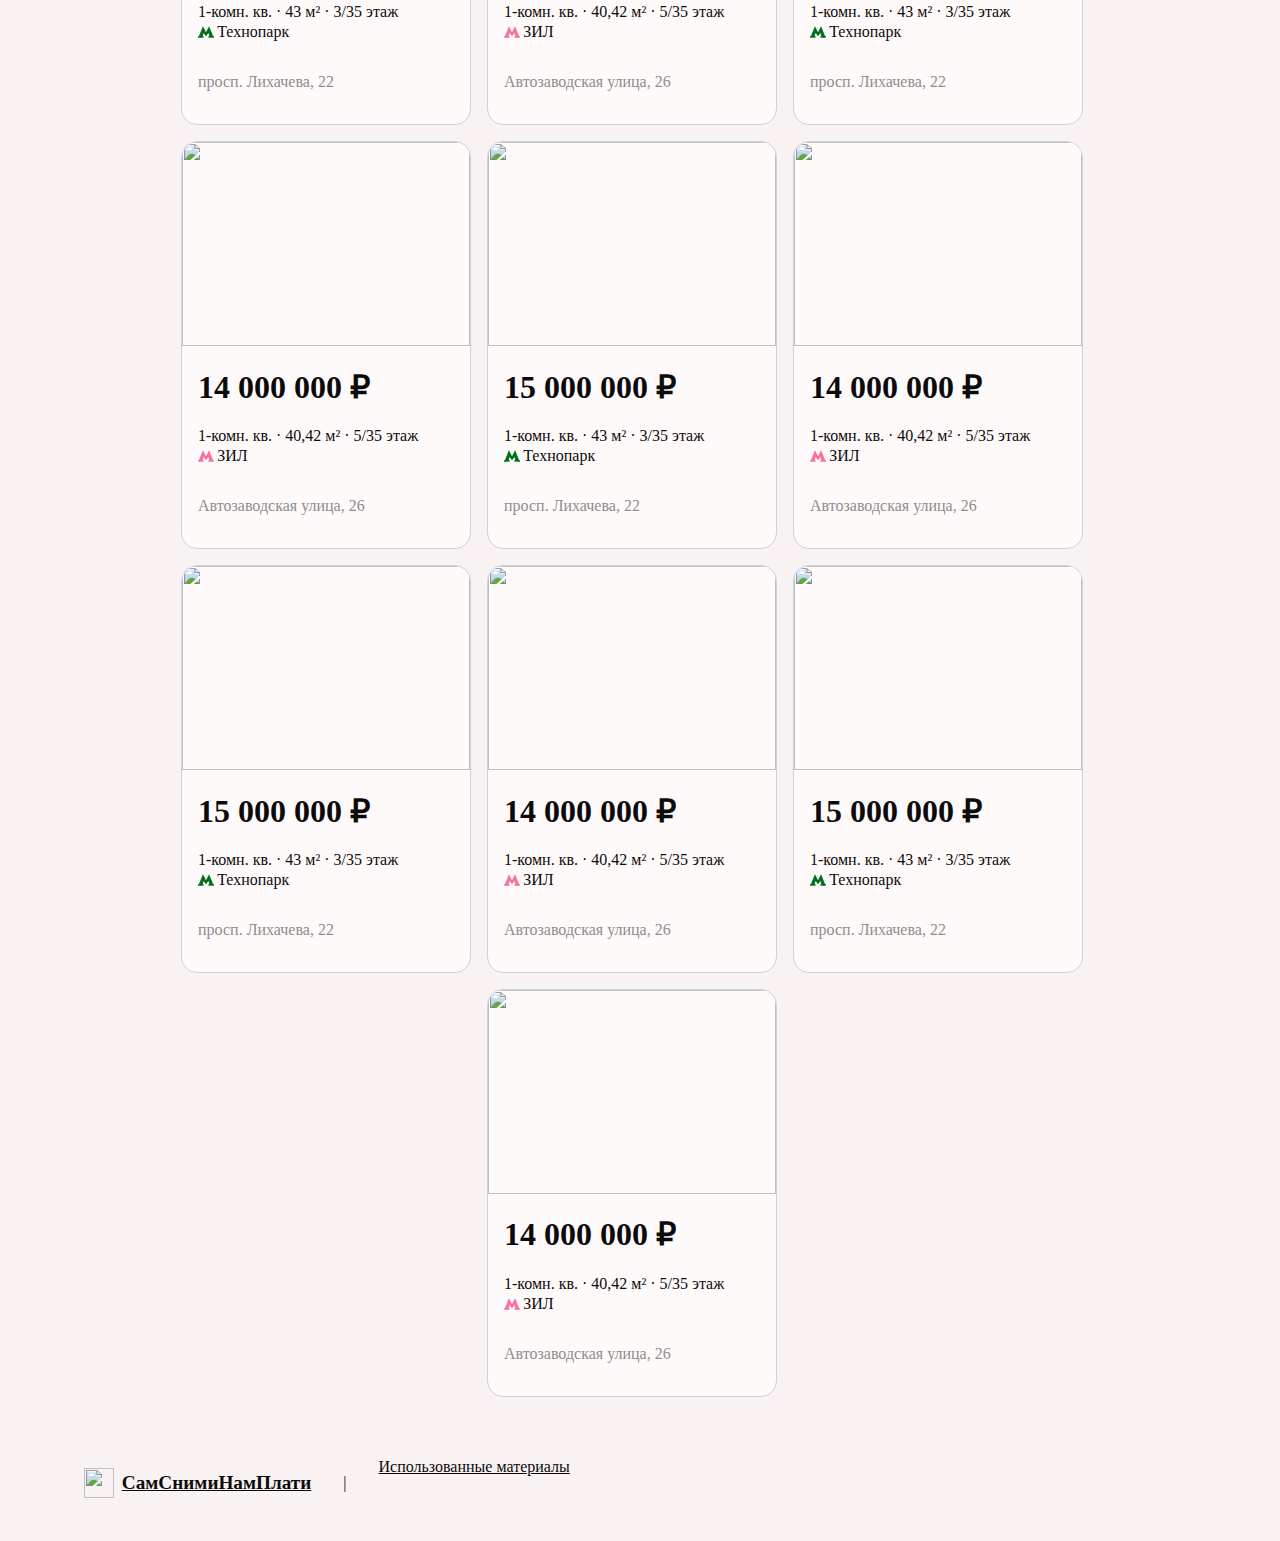
==== commit e9c85c9e: "up" ====
--- a/index.html
+++ b/index.html
@@ -9,29 +9,22 @@
     <link rel="shortcut icon" href="https://njrzbt.github.io/octoimg/samsnimi/logo/logo.svg" type="image/x-icon">
 
     <title>СамСнимиНамПлати</title>
+    <script src="/js/theme.js"></script>
 </head>
 <body>
     <div class="headline -l">
-        <div class="inline -l">
+        <div class="inline">
             <div class="logo -l">
-                <a href="./">
+                <a href="/">
                     <img src="https://njrzbt.github.io/octoimg/samsnimi/logo/logo.svg" alt="">
                     СамСнимиНамПлати
                 </a>
             </div>
-            <!-- <div class="links">
-                <p>|</p>
-                <a style="margin-left: 0;" href="./">
-                    Аренда
-                </a>
-                <a href="./">
-                    Продажа
-                </a>
-            </div> -->
+            <div class="theme-switch" onclick="toggleTheme()">Изменить тему</div>
         </div>
     </div>
     <main>
-        <div class="ex">
+        <div class="ex -br2">
             <h1>
                 Ваша квартира мечты🩷
             </h1>
@@ -396,19 +389,12 @@
                 СамСнимиНамПлати
             </a>
         </div>
-        <!-- <div class="links">
+        <div class="links">
             <p>|</p>
-            <a style="margin-left: 0;" href="/">
-                Аренда
+            <a style="margin-left: 0;" href="/used/">
+                Использованные материалы
             </a>
-            <a href="./">
-                Продажа
-            </a>
-        </div> -->
-    </footer>
-
-    <script>
-        console.log("Дарова, братуханчик")
-    </script>
+        </div>
+    </footer>   
 </body>
 </html>--- a/style.css
+++ b/style.css
@@ -41,6 +41,8 @@
 }
 .inline {
     display: flex;
+    justify-content: space-between;
+    align-items: center;
     width: 100%;
     height: 50px;
     padding: 0 6%;
@@ -56,6 +58,9 @@
 }
 main {
     margin: 0 6%;
+    min-height: calc(81.1vh - (2 * 20px)); /* Учитываем отступы (20px) по вертикали */
+    box-sizing: border-box;
+    padding: 20px;
 }
 .ex {
     position: relative;
@@ -79,11 +84,10 @@
     background-size: cover;
     background-image: url(https://njrzbt.github.io/octoimg/samsnimi/main-cover.jpg);
     background-position: 50%;
-    filter: brightness(70%);
     z-index: -1;
 }
 .card {
-    display: block; 
+    display: block;
     max-width: 100%;
     border-radius: var(--1rem);
     background-color: #fffafa;
@@ -128,7 +132,6 @@
     width: auto;
     display: flex;
     align-items: center;
-    background-color: var(--white);
     height: 100px;
     padding: 0 6%;
     border-radius: 1rem 1rem 0 0;
@@ -144,4 +147,32 @@
     padding: 0 var(--1rem);
     margin-bottom: 17px;
     height: 70px;
-}+}
+.theme-switch {
+    cursor: pointer;
+    margin-left: var(--1rem);
+    user-select: none;
+}
+.light-theme {
+    background-color: var(--white);
+    color: var(--black);
+}
+.dark-theme {
+    background-color: var(--black);
+    color: var(--white);
+}
+.dark-theme .card {
+    background-color: #101011;
+    border: 1px solid #202022;
+}
+.dark-theme a {
+    color: var(--white);
+}
+.text-used {
+    display: flex;
+}
+.text-used a {
+    margin-left: .1rem;
+    color: #ff6666;
+    font-weight: 600;
+}
